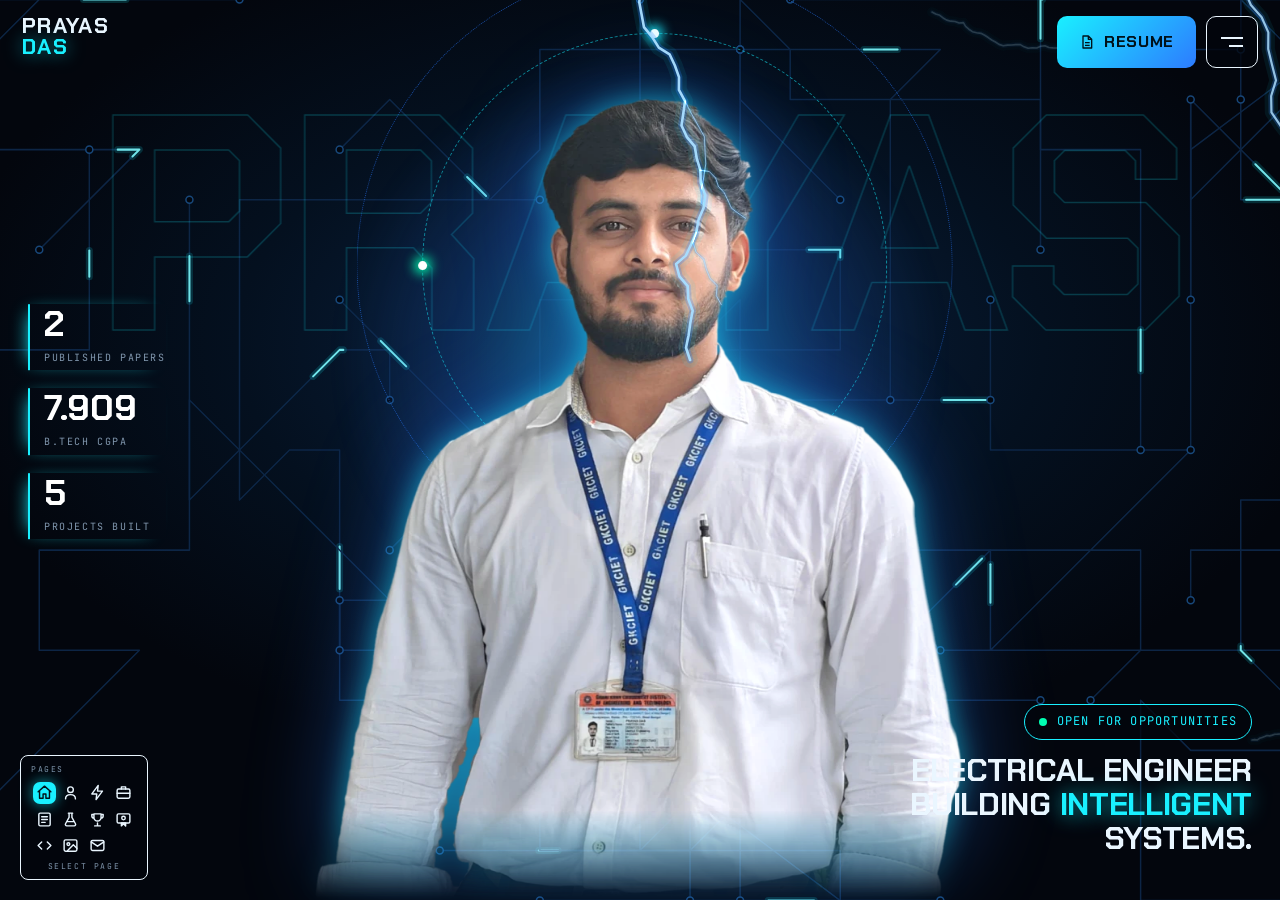
==== index.html @ e48ab3c1 "Add files via upload" ====
<!DOCTYPE html>
<html lang="en">
<head>
<meta charset="utf-8">
<meta name="viewport" content="width=device-width, initial-scale=1, viewport-fit=cover">
<title>Prayas Das | Electrical Engineer & Researcher</title>
<meta name="description" content="Prayas Das, B.Tech Electrical Engineering student at GKCIET, researcher and embedded systems enthusiast. Electric mobility, IoT, power electronics.">
<meta name="author" content="Prayas Das">
<meta property="og:title" content="Prayas Das | Electrical Engineer & Researcher">
<meta property="og:description" content="Prayas Das, B.Tech Electrical Engineering student at GKCIET, researcher and embedded systems enthusiast. Electric mobility, IoT, power electronics.">
<meta property="og:type" content="website">
<meta property="og:image" content="https://prayas.me/assets/og.jpg">
<meta property="og:url" content="https://prayas.me/">
<meta name="twitter:card" content="summary_large_image">
<link rel="icon" type="image/png" href="assets/favicon.png">
<link rel="apple-touch-icon" href="assets/favicon.png">
<meta name="theme-color" content="#03060d">
<link rel="canonical" href="https://prayas.me/">
<link rel="next" href="about.html">
<link rel="preconnect" href="https://fonts.googleapis.com">
<link rel="preconnect" href="https://fonts.gstatic.com" crossorigin>
<link href="https://fonts.googleapis.com/css2?family=Chakra+Petch:wght@500;600;700&family=Inter:wght@400;500;600&family=JetBrains+Mono:wght@400;500&display=swap" rel="stylesheet">
<link rel="stylesheet" href="assets/site.css">
<noscript><style>.reveal{opacity:1;transform:none}</style></noscript>
</head>
<body class="home" data-page="index">
<img class="circuit" src="assets/circuit.svg" alt="" aria-hidden="true">
<canvas id="fx" aria-hidden="true"></canvas>
<div class="prog" aria-hidden="true"><i></i></div>
<header class="top">
  <a class="brand" href="index.html" aria-label="Prayas Das, home"><span>Prayas</span><span>Das</span></a>
  <div class="top-r">
    <a class="resume" data-arc="ambient" href="assets/Prayas_Das_CV.pdf" target="_blank" rel="noopener"><svg viewBox="0 0 24 24" aria-hidden="true"><path d="M6 3h8l5 5v13H6zM14 3v5h5M9 13h7M9 17h7"/></svg>RESUME</a>
    <button class="menu-btn" id="menuBtn" aria-expanded="false" aria-controls="menu" aria-label="Menu"><i></i><i></i></button>
  </div>
</header>
<aside class="menu" id="menu" aria-hidden="true">
  <div class="menu-in">
    <p class="eyebrow">SELECT PAGE</p>
    <a class="menu-link" href="index.html"><span class="mn">01</span><span class="mt">Home</span><span class="ma">&rarr;</span></a>
<a class="menu-link" href="about.html"><span class="mn">02</span><span class="mt">About Me</span><span class="ma">&rarr;</span></a>
<a class="menu-link" href="skills.html"><span class="mn">03</span><span class="mt">Skills</span><span class="ma">&rarr;</span></a>
<a class="menu-link" href="experience.html"><span class="mn">04</span><span class="mt">Experience</span><span class="ma">&rarr;</span></a>
<a class="menu-link" href="projects.html"><span class="mn">05</span><span class="mt">Projects</span><span class="ma">&rarr;</span></a>
<a class="menu-link" href="research.html"><span class="mn">06</span><span class="mt">Research</span><span class="ma">&rarr;</span></a>
<a class="menu-link" href="honors.html"><span class="mn">07</span><span class="mt">Honors & Certifications</span><span class="ma">&rarr;</span></a>
<a class="menu-link" href="certificates.html"><span class="mn">08</span><span class="mt">Certificates</span><span class="ma">&rarr;</span></a>
<a class="menu-link" href="services.html"><span class="mn">09</span><span class="mt">Services</span><span class="ma">&rarr;</span></a>
<a class="menu-link" href="gallery.html"><span class="mn">10</span><span class="mt">Gallery</span><span class="ma">&rarr;</span></a>
<a class="menu-link" href="contact.html"><span class="mn">11</span><span class="mt">Contact</span><span class="ma">&rarr;</span></a>
    <div class="menu-foot">
      <a href="https://github.com/prayasee" target="_blank" rel="noopener">GitHub &nearr;</a>
      <a href="https://www.linkedin.com/in/prayas-das" target="_blank" rel="noopener">LinkedIn &nearr;</a>
      <a href="mailto:prayas629@gmail.com">Email &nearr;</a>
    </div>
  </div>
</aside>
<nav class="pn" data-arc aria-label="Pages"><span class="pn-t">PAGES</span><div class="pn-g"><a class="on" href="index.html" aria-label="Home" data-tip="Home"><svg viewBox="0 0 24 24" aria-hidden="true"><path d="M3 11l9-8 9 8M5 10v10h5v-6h4v6h5V10"/></svg></a><a href="about.html" aria-label="About Me" data-tip="About Me"><svg viewBox="0 0 24 24" aria-hidden="true"><circle cx="12" cy="8" r="4"/><path d="M5 21c0-4 3.1-6 7-6s7 2 7 6"/></svg></a><a href="skills.html" aria-label="Skills" data-tip="Skills"><svg viewBox="0 0 24 24" aria-hidden="true"><path d="M13 2L4 14h7l-1 8 9-12h-7z"/></svg></a><a href="experience.html" aria-label="Experience" data-tip="Experience"><svg viewBox="0 0 24 24" aria-hidden="true"><rect x="3" y="7" width="18" height="13" rx="2"/><path d="M9 7V4h6v3M3 13h18"/></svg></a><a href="projects.html" aria-label="Projects" data-tip="Projects"><svg viewBox="0 0 24 24" aria-hidden="true"><rect x="4" y="3" width="16" height="18" rx="2"/><path d="M8 8h8M8 12h8M8 16h5"/></svg></a><a href="research.html" aria-label="Research" data-tip="Research"><svg viewBox="0 0 24 24" aria-hidden="true"><path d="M9 3h6M10 3v6l-5 9a2 2 0 001.8 3h10.4A2 2 0 0019 18l-5-9V3M8 15h8"/></svg></a><a href="honors.html" aria-label="Honors & Certifications" data-tip="Honors & Certifications"><svg viewBox="0 0 24 24" aria-hidden="true"><path d="M8 21h8M12 17v4M7 4h10v5a5 5 0 01-10 0zM17 5h3v2a3 3 0 01-3 3M7 5H4v2a3 3 0 003 3"/></svg></a><a href="certificates.html" aria-label="Certificates" data-tip="Certificates"><svg viewBox="0 0 24 24" aria-hidden="true"><rect x="3" y="4" width="18" height="13" rx="2"/><circle cx="12" cy="10" r="2.5"/><path d="M9 21l3-3 3 3v-4H9z"/></svg></a><a href="services.html" aria-label="Services" data-tip="Services"><svg viewBox="0 0 24 24" aria-hidden="true"><path d="M8 7l-5 5 5 5M16 7l5 5-5 5"/></svg></a><a href="gallery.html" aria-label="Gallery" data-tip="Gallery"><svg viewBox="0 0 24 24" aria-hidden="true"><rect x="3" y="4" width="18" height="16" rx="2"/><circle cx="9" cy="10" r="2"/><path d="M21 16l-5-5-8 8"/></svg></a><a href="contact.html" aria-label="Contact" data-tip="Contact"><svg viewBox="0 0 24 24" aria-hidden="true"><rect x="3" y="5" width="18" height="14" rx="2"/><path d="M3 7l9 6 9-6"/></svg></a></div><span class="pn-b">SELECT PAGE</span></nav>
<main id="main">

<section class="hero2" id="hero">
  <div class="bg-word" aria-hidden="true">Prayas</div>
  <div class="aura" aria-hidden="true"></div>
  <div class="stagebox">
    <div class="stage" id="stage">
      <i class="ring r1" aria-hidden="true"><b></b><b></b><b></b></i><i class="ring r2" aria-hidden="true"><b></b></i>
      <img class="portrait" id="portrait" src="assets/portrait.webp" alt="Prayas Das, electrical engineering student" width="900" height="1046" draggable="false" fetchpriority="high">
      <canvas id="armor" aria-hidden="true"></canvas>
      <div class="lensbox" aria-hidden="true">
        <img class="scan" src="assets/portrait.webp" alt="" draggable="false">
        <img class="ghost" src="assets/portrait.webp" alt="" draggable="false">
      </div>
    </div>
  </div>
  <canvas id="bolts" aria-hidden="true"></canvas>
  <div class="flash" aria-hidden="true"></div>
  <div class="hero-stats">
    <div class="hs"><b data-count="2">0</b><span>Published papers</span></div>
    <div class="hs"><b>7.909</b><span>B.Tech CGPA</span></div>
    <div class="hs"><b data-count="5">0</b><span>Projects built</span></div>
  </div>
  <div class="hero-note">
    <p class="status" data-arc="ambient"><b></b> Open for opportunities</p>
    <h1>Electrical engineer building <em>intelligent</em> systems.</h1>
  </div>
  <div class="cur" id="cur" aria-hidden="true"><i></i></div>
</section>


</main>
<footer class="foot">
  <div>
    <p class="quote">&ldquo;Engineering is not about solving today&rsquo;s problems. It is about building tomorrow&rsquo;s possibilities.&rdquo;</p>
    <p class="muted">&copy; 2026 Prayas Das &middot; Made in West Bengal, India</p>
  </div>
  <div class="foot-links">
    <a href="https://github.com/prayasee" target="_blank" rel="noopener">GitHub &nearr;</a>
    <a href="https://www.linkedin.com/in/prayas-das" target="_blank" rel="noopener">LinkedIn &nearr;</a>
    <a href="mailto:prayas629@gmail.com">Email &nearr;</a>
  </div>
</footer>
<script src="assets/fx.js"></script>
<script src="assets/app.js"></script>
<script src="assets/nav.js"></script>
<script src="assets/hero.js"></script>
<script src="assets/armor.js"></script>
</body>
</html>
---- assets/site.css ----
/* Prayas Das portfolio: electric theme (navy + cyan / blue / teal, white text) */
:root{
  --bg:#03060d; --bg2:#060d19; --card:#08111f; --ink:#eaf6ff; --mut:#8197ae; --line:#13253d;
  --cy:#19f0ff; --bl:#2d7bff; --tl:#00ffb3; --sp:#ffe14a;
  --disp:'Chakra Petch',system-ui,sans-serif; --sans:'Inter',system-ui,sans-serif; --mono:'JetBrains Mono',ui-monospace,monospace;
  --r:14px;
}
*{box-sizing:border-box;margin:0;padding:0}
html{scroll-behavior:smooth;background:var(--bg)}
body{background:var(--bg);color:var(--ink);font-family:var(--sans);font-size:16px;line-height:1.65;-webkit-font-smoothing:antialiased;overflow-x:hidden;transition:opacity .26s ease}
body.leaving{opacity:0}
a{color:inherit;text-decoration:none}
img{max-width:100%;display:block}
button{font:inherit;color:inherit}
::selection{background:var(--cy);color:#000}
:focus-visible{outline:2px solid var(--cy);outline-offset:3px}
.circuit{position:fixed;inset:0;width:100%;height:100%;object-fit:cover;opacity:.55;pointer-events:none;z-index:0}
html.lite .circuit{display:none}
#fx{position:fixed;inset:0;width:100%;height:100%;pointer-events:none;z-index:80}
main,.foot{position:relative;z-index:1}
main{max-width:1180px;margin:0 auto;padding:0 24px}
.prog{position:fixed;left:0;top:0;right:0;height:3px;z-index:90;pointer-events:none}
.prog i{display:block;height:100%;transform-origin:0 50%;transform:scaleX(0);background:linear-gradient(90deg,var(--bl),var(--cy),#fff);box-shadow:0 0 12px var(--cy)}

/* ---------- top bar ---------- */
.top{position:fixed;inset:0 0 auto 0;z-index:60;display:flex;justify-content:space-between;align-items:flex-start;padding:16px 22px;pointer-events:none}
.top>*{pointer-events:auto}
.brand{font-family:var(--disp);font-weight:700;font-size:22px;line-height:.95;letter-spacing:.06em;text-transform:uppercase;display:grid}
.brand span:last-child{color:var(--cy);text-shadow:0 0 18px rgba(25,240,255,.6)}
.top-r{display:flex;gap:10px;align-items:center}
.resume{display:inline-flex;align-items:center;gap:9px;background:linear-gradient(135deg,var(--cy),var(--bl));color:#00121a;font-family:var(--disp);font-weight:700;font-size:16px;letter-spacing:.04em;padding:13px 22px;border-radius:10px;transition:transform .2s,box-shadow .2s;box-shadow:0 0 0 rgba(25,240,255,0)}
.resume svg{width:16px;height:16px;fill:none;stroke:currentColor;stroke-width:2;stroke-linejoin:round}
.resume:hover{transform:translateY(-2px);box-shadow:0 8px 30px rgba(25,240,255,.45)}
.menu-btn{width:52px;height:52px;border:1.5px solid var(--ink);border-radius:10px;background:rgba(3,6,13,.8);cursor:pointer;display:grid;place-content:center;gap:6px;transition:.2s}
.menu-btn i{display:block;height:2px;background:var(--ink);transition:.3s;width:22px}
.menu-btn i+i{width:14px;justify-self:end}
.menu-btn:hover{border-color:var(--cy);box-shadow:0 0 18px rgba(25,240,255,.4)}
.menu-btn[aria-expanded=true] i:first-child{transform:translateY(4px) rotate(45deg)}
.menu-btn[aria-expanded=true] i+i{transform:translateY(-4px) rotate(-45deg);width:22px;justify-self:auto}

/* ---------- overlay menu ---------- */
.menu{position:fixed;inset:0;z-index:55;background:rgba(3,6,13,.96);backdrop-filter:blur(10px);display:flex;align-items:center;justify-content:center;opacity:0;visibility:hidden;transition:.3s}
.menu.open{opacity:1;visibility:visible}
.menu-in{width:min(860px,92vw);padding-top:44px}
.menu-link{display:grid;grid-template-columns:64px 1fr 40px;align-items:center;padding:9px 4px;border-bottom:1px solid var(--line);transition:.25s}
.menu-link .mt{font-family:var(--disp);font-weight:600;font-size:clamp(24px,4.2vw,42px);line-height:1.1;transition:.25s}
.mn{font-family:var(--mono);color:var(--cy);font-size:12px}
.ma{opacity:0;transform:translateX(-10px);transition:.25s;text-align:right;font-size:22px;color:var(--cy)}
.menu-link:hover,.menu-link.cur{padding-left:14px;background:linear-gradient(90deg,rgba(25,240,255,.16),transparent 62%)}
.menu-link:hover .ma,.menu-link.cur .ma{opacity:1;transform:none}
.menu-link:hover .mt,.menu-link.cur .mt{color:var(--cy)}
.menu-foot{display:flex;gap:24px;margin-top:22px;font-family:var(--mono);font-size:12px;color:var(--mut)}
.menu-foot a:hover{color:var(--cy)}
.eyebrow{font-family:var(--mono);font-size:12px;letter-spacing:.22em;color:var(--cy);text-transform:uppercase;margin-bottom:16px}

/* ---------- page selector ---------- */
.pn{position:fixed;left:20px;bottom:20px;z-index:50;width:128px;padding:26px 12px 22px;border:1.5px solid var(--ink);border-radius:8px;background:rgba(3,6,13,.88);backdrop-filter:blur(6px)}
.pn-t,.pn-b{position:absolute;font-family:var(--mono);font-size:8px;letter-spacing:.2em;color:var(--mut)}
.pn-t{top:7px;left:10px}.pn-b{bottom:6px;left:50%;transform:translateX(-50%);white-space:nowrap}
.pn-g{display:grid;grid-template-columns:repeat(4,1fr);gap:4px}
.pn a{position:relative;width:100%;aspect-ratio:1;display:grid;place-items:center;border-radius:7px;transition:.2s}
.pn svg{width:17px;height:17px;fill:none;stroke:var(--ink);stroke-width:2;stroke-linecap:round;stroke-linejoin:round;transition:.2s}
.pn a:hover{background:rgba(25,240,255,.18)}
.pn a:hover svg{stroke:var(--cy)}
.pn a.on{background:var(--cy);box-shadow:0 0 14px rgba(25,240,255,.6)}
.pn a.on svg{stroke:#00121a}
.pn a::after{content:attr(data-tip);position:absolute;left:calc(100% + 14px);top:50%;transform:translateY(-50%) translateX(-4px);background:var(--cy);color:#00121a;font-family:var(--mono);font-size:11px;font-weight:500;padding:5px 9px;border-radius:6px;white-space:nowrap;opacity:0;pointer-events:none;transition:.2s}
.pn a:hover::after{opacity:1;transform:translateY(-50%)}

/* ---------- buttons ---------- */
.btn,.btn-ghost{position:relative;overflow:hidden;display:inline-flex;align-items:center;gap:8px;font-family:var(--disp);font-weight:700;font-size:15px;letter-spacing:.04em;padding:13px 22px;border-radius:10px;transition:.2s;cursor:pointer;border:1.5px solid var(--ink);color:var(--ink);background:transparent}
.btn{background:linear-gradient(135deg,var(--cy),var(--bl));border-color:transparent;color:#00121a}
.btn::after{content:"";position:absolute;inset:0;background:linear-gradient(105deg,transparent 35%,rgba(255,255,255,.55) 50%,transparent 65%);transform:translateX(-120%);transition:transform .6s}
.btn:hover::after{transform:translateX(120%)}
.btn:hover{transform:translateY(-2px);box-shadow:0 8px 28px rgba(25,240,255,.4)}
.btn-ghost:hover{border-color:var(--cy);color:var(--cy);box-shadow:0 0 20px rgba(25,240,255,.25)}
.cta{display:flex;flex-wrap:wrap;gap:12px;margin-top:30px}

/* ============ HOME ============ */
body.home{overflow:hidden;height:100svh;background:radial-gradient(ellipse 70% 60% at 50% 38%,#0a2344 0%,#04101f 45%,#03060d 78%)}
body.home .circuit{opacity:.9}
body.home main{max-width:none;padding:0}
body.home .foot{display:none}
.hero2{position:relative;height:100svh;overflow:hidden}
.bg-word{position:absolute;left:50%;top:8%;transform:translateX(-50%);font-family:var(--disp);font-weight:700;font-size:clamp(120px,24vw,400px);line-height:1;letter-spacing:-.02em;color:transparent;-webkit-text-stroke:1.5px rgba(25,240,255,.2);white-space:nowrap;pointer-events:none;z-index:0;will-change:transform;text-transform:uppercase}
.aura{position:absolute;left:50%;top:26%;width:min(70vmin,720px);aspect-ratio:1;transform:translate(-50%,-30%);border-radius:50%;background:radial-gradient(circle,rgba(25,240,255,.34),rgba(45,123,255,.18) 40%,transparent 68%);filter:blur(10px);animation:breathe 4.5s ease-in-out infinite;z-index:1;pointer-events:none}
@keyframes breathe{50%{opacity:.6;transform:translate(-50%,-30%) scale(1.07)}}
.stagebox{position:absolute;bottom:0;left:50%;height:min(94svh,1040px);aspect-ratio:900/1046;transform:translateX(-50%);z-index:2}
.stage{position:relative;width:100%;height:100%;will-change:transform}
.stage.jolt{animation:jolt .24s linear}
@keyframes jolt{0%,100%{translate:0 0}20%{translate:-4px 2px}40%{translate:4px -2px}60%{translate:-3px -1px}80%{translate:2px 2px}}
.ring{position:absolute;left:52%;top:25%;aspect-ratio:1;border-radius:50%;pointer-events:none;translate:-50% -50%}
.ring.r1{width:64%;border:1.5px dashed rgba(25,240,255,.55);animation:spin 40s linear infinite}
.ring.r2{width:82%;border:1.5px dotted rgba(45,123,255,.6);animation:spin 64s linear infinite reverse}
.ring b{position:absolute;width:9px;height:9px;border-radius:50%;background:#fff;box-shadow:0 0 12px 4px var(--cy);top:-4.5px;left:calc(50% - 4.5px)}
.ring b:nth-child(2){top:auto;bottom:-4.5px;box-shadow:0 0 12px 4px var(--bl)}
.ring b:nth-child(3){top:calc(50% - 4.5px);left:-4.5px;box-shadow:0 0 12px 4px var(--tl)}
@keyframes spin{to{rotate:360deg}}
.portrait{position:absolute;inset:0;width:100%;height:100%;object-fit:contain;user-select:none;-webkit-user-drag:none;
  filter:contrast(1.06) saturate(1.05) drop-shadow(0 0 14px rgba(25,240,255,.55)) drop-shadow(0 0 46px rgba(45,123,255,.45));
  animation:rise .9s ease both}
@keyframes rise{from{opacity:0;transform:translateY(40px)}to{opacity:1;transform:none}}
.lensbox{position:absolute;inset:0;opacity:0;transition:opacity .22s;pointer-events:none;
  -webkit-mask-image:radial-gradient(circle 120px at var(--mx,50%) var(--my,30%),#000 0,#000 60%,transparent 100%);
          mask-image:radial-gradient(circle 120px at var(--mx,50%) var(--my,30%),#000 0,#000 60%,transparent 100%)}
.stage.on .lensbox{opacity:1}
.lensbox img{position:absolute;inset:0;width:100%;height:100%;object-fit:contain}
.lensbox .scan{filter:grayscale(1) sepia(1) hue-rotate(150deg) saturate(7) contrast(1.35) brightness(1.15)}
.lensbox .ghost{filter:grayscale(1) sepia(1) hue-rotate(95deg) saturate(9) contrast(1.2);mix-blend-mode:screen;opacity:.75;transform:translate(var(--gx,0px),var(--gy,0px))}
.lensbox::after{content:"";position:absolute;inset:0;background:repeating-linear-gradient(0deg,rgba(0,8,20,.34) 0 1px,transparent 1px 4px);mix-blend-mode:multiply}
#bolts{position:absolute;inset:0;width:100%;height:100%;z-index:4;pointer-events:none}
.flash{position:absolute;inset:0;z-index:4;background:radial-gradient(circle at 50% 28%,rgba(190,250,255,.5),transparent 60%);opacity:0;pointer-events:none;transition:opacity .35s}
.flash.on{opacity:1;transition:none}
.hero-note{position:absolute;right:28px;bottom:34px;max-width:380px;text-align:right;z-index:5}
.hero-note h1{font-family:var(--disp);font-weight:700;font-size:clamp(26px,2.5vw,38px);line-height:1.06;letter-spacing:-.01em;margin:14px 0 10px;text-transform:uppercase}
.hero-note h1 em{font-style:normal;color:var(--cy);text-shadow:0 0 22px rgba(25,240,255,.7)}
.role{font-family:var(--mono);font-size:12px;letter-spacing:.14em;text-transform:uppercase;color:var(--mut);min-height:1.6em}
.role span{display:inline-block;color:var(--tl);transition:opacity .3s,transform .3s}
.role span.out{opacity:0;transform:translateY(8px)}
.status{display:inline-flex;align-items:center;gap:10px;font-family:var(--mono);font-size:12px;letter-spacing:.1em;text-transform:uppercase;border:1.5px solid var(--cy);border-radius:999px;padding:7px 14px;background:rgba(3,6,13,.75);color:var(--cy)}
.status b{width:8px;height:8px;border-radius:50%;background:var(--tl);animation:pulse 2s infinite}
@keyframes pulse{0%{box-shadow:0 0 0 0 rgba(0,255,179,.7)}70%{box-shadow:0 0 0 9px rgba(0,255,179,0)}100%{box-shadow:0 0 0 0 rgba(0,255,179,0)}}
.hero-stats{position:absolute;left:28px;top:50%;transform:translateY(-62%);display:grid;gap:18px;z-index:5}
.hs{border-left:2px solid var(--cy);padding:2px 0 2px 14px;box-shadow:-8px 0 18px -10px var(--cy)}
.hs b{display:block;font-family:var(--disp);font-size:36px;line-height:1;color:#fff}
.hs span{font-family:var(--mono);font-size:10px;letter-spacing:.16em;text-transform:uppercase;color:var(--mut)}
.hint{position:absolute;left:50%;top:26px;transform:translateX(-50%);z-index:5;font-family:var(--mono);font-size:11px;letter-spacing:.2em;text-transform:uppercase;color:var(--mut);white-space:nowrap}
.hint b{color:var(--cy)}
.cur{position:fixed;left:0;top:0;width:34px;height:34px;border:1.5px solid var(--cy);border-radius:50%;z-index:95;pointer-events:none;opacity:0;transition:width .26s,height .26s,background .26s,opacity .25s,border-color .26s;display:grid;place-items:center}
.cur i{width:5px;height:5px;border-radius:50%;background:var(--cy);box-shadow:0 0 10px var(--cy)}
.cur.show{opacity:1}
.cur.scan{width:240px;height:240px;border-color:var(--cy);background:rgba(25,240,255,.05)}
.cur::after{content:"SHOCK";position:absolute;bottom:-22px;font-family:var(--mono);font-size:10px;letter-spacing:.3em;color:var(--cy);opacity:0;transition:.2s}
.cur.scan::after{opacity:1}
@media (pointer:fine){body.home .stagebox{cursor:none}}

/* ============ CONTENT PAGES ============ */
h1,h2,h3{line-height:1.1}
.block{padding:52px 0}
.reveal{opacity:0;transform:translateY(24px);transition:opacity .7s ease,transform .7s ease}
.reveal.in{opacity:1;transform:none}
.pagehead{padding:150px 0 0}
.pagehead h1{font-family:var(--disp);font-weight:700;font-size:clamp(42px,7.4vw,108px);letter-spacing:-.02em;line-height:.98;background:linear-gradient(95deg,#fff 30%,#8defff 75%,var(--cy));-webkit-background-clip:text;background-clip:text;color:transparent}
.pagehead::after{content:"";display:block;height:2px;margin-top:38px;background:linear-gradient(90deg,transparent,var(--bl),var(--cy),#fff,var(--cy),var(--bl),transparent);background-size:200% 100%;animation:flow 3.2s linear infinite;box-shadow:0 0 14px rgba(25,240,255,.6)}
@keyframes flow{to{background-position:-200% 0}}
.sub{margin-top:20px;max-width:640px;color:#b3c6da;font-size:18px}
.muted{color:var(--mut)}.small{font-size:13px}
.grid{display:grid;gap:16px}.g2{grid-template-columns:repeat(2,1fr)}.g3{grid-template-columns:repeat(3,1fr)}
@property --a{syntax:'<angle>';initial-value:0deg;inherits:false}
@keyframes orbit{to{--a:360deg}}
.card{background:linear-gradient(160deg,#0a1626,var(--card));border:1px solid var(--line);border-radius:var(--r);padding:26px;transition:transform .25s,box-shadow .25s,border-color .25s;position:relative}
.card::before{content:"";position:absolute;inset:-1px;border-radius:inherit;padding:1.5px;background:conic-gradient(from var(--a),transparent 0 62%,var(--bl) 80%,var(--cy) 90%,#fff 96%,transparent);-webkit-mask:linear-gradient(#000 0 0) content-box,linear-gradient(#000 0 0);-webkit-mask-composite:xor;mask-composite:exclude;opacity:0;transition:opacity .3s;animation:orbit 2.4s linear infinite;animation-play-state:paused;pointer-events:none}
.card:hover{transform:translateY(-4px);box-shadow:0 14px 40px -12px rgba(25,240,255,.35)}
.card:hover::before{opacity:1;animation-play-state:running}
.card h3{font-family:var(--disp);font-size:21px;font-weight:600;margin-bottom:8px}
.card p,.card li{color:#aebfd2;font-size:15px}
.card small{font-family:var(--mono);color:var(--cy);font-size:12px;display:block;margin-bottom:10px}
.card .mn{position:absolute;right:22px;top:22px}
.list{list-style:none;margin-top:12px}
.list li{padding:8px 0;border-top:1px solid var(--line)}
.list li::before{content:"\2192";margin-right:10px;color:var(--cy)}
.tags{display:flex;flex-wrap:wrap;gap:8px;margin:16px 0 4px}
.tags span,.chip{font-family:var(--mono);font-size:12px;border:1px solid var(--line);border-radius:999px;padding:5px 12px;background:var(--card);color:#d4e4f3;transition:.2s}
.tags span:hover{border-color:var(--cy);color:var(--cy);box-shadow:0 0 14px rgba(25,240,255,.25)}
.chip{display:inline-block;margin-top:14px;background:rgba(25,240,255,.1);border-color:rgba(25,240,255,.5);color:var(--cy)}
.chip.ok{background:rgba(0,255,179,.1);border-color:rgba(0,255,179,.5);color:var(--tl);margin:0 0 14px}
.link{display:inline-block;margin-top:14px;font-family:var(--mono);font-size:13px;border-bottom:2px solid var(--cy);font-weight:500;transition:.2s}
.link:hover{background:var(--cy);color:#00121a}
.two{display:grid;grid-template-columns:.85fr 1.15fr;gap:48px;align-items:start;padding:52px 0}
.photo{border-radius:18px;border:1.5px solid var(--cy);width:100%;height:auto;box-shadow:0 0 0 6px rgba(25,240,255,.08),0 20px 60px -10px rgba(45,123,255,.5)}
.prose p{margin-bottom:18px;color:#cfdeed;font-size:17px}
.prose b{color:#fff;background:linear-gradient(transparent 62%,rgba(25,240,255,.3) 62%)}
.three{display:grid;grid-template-columns:repeat(3,1fr);gap:14px;margin:24px 0 8px}
.three img{border-radius:14px;border:1px solid var(--line);aspect-ratio:3/4;object-fit:cover;width:100%;transition:.4s}
.three img:hover{border-color:var(--cy);transform:translateY(-4px);box-shadow:0 16px 40px -12px rgba(25,240,255,.4)}
.wide{margin:22px 0 0}
.wide img{border-radius:16px;border:1px solid var(--line);width:100%;height:auto}
.wide figcaption{font-family:var(--mono);font-size:12px;color:var(--mut);margin-top:8px;letter-spacing:.06em}
.tl,.row{display:grid;grid-template-columns:170px 1fr;gap:24px;padding:22px 0;border-bottom:1px solid var(--line)}
.when{font-family:var(--mono);font-size:13px;letter-spacing:.04em;color:var(--cy);font-weight:500}
.tl h3,.row h3{font-family:var(--disp);font-size:22px;font-weight:600;margin-bottom:6px}
.tl p,.row p{color:#aebfd2}
.row a{border-bottom:1.5px solid var(--cy)}.row a:hover{background:var(--cy);color:#00121a}
.proj{display:grid;grid-template-columns:90px 1fr;gap:20px;padding:34px 0;border-bottom:1px solid var(--line)}
.proj-n{font-family:var(--disp);font-weight:700;font-size:62px;color:transparent;-webkit-text-stroke:1.5px var(--line);line-height:1;transition:.3s}
.proj:hover .proj-n{-webkit-text-stroke-color:var(--cy);text-shadow:0 0 26px rgba(25,240,255,.5)}
.proj small{font-family:var(--mono);color:var(--tl);font-size:12px;letter-spacing:.1em;text-transform:uppercase}
.proj h3{font-family:var(--disp);font-weight:700;font-size:clamp(26px,3.6vw,40px);margin:8px 0 14px}
.proj p{color:#aebfd2;max-width:760px;margin-bottom:8px}.proj p b{color:#fff}
.paper{border:1px solid var(--line);background:linear-gradient(160deg,#0a1626,var(--card));border-radius:18px;padding:34px;margin-bottom:22px;position:relative;transition:border-color .3s,box-shadow .3s}
.paper:hover{border-color:rgba(25,240,255,.6);box-shadow:0 18px 50px -16px rgba(25,240,255,.35)}
.paper h2{font-family:var(--disp);font-weight:600;font-size:clamp(22px,2.8vw,32px);line-height:1.2;margin-bottom:20px}
.paper dl{display:grid;grid-template-columns:120px 1fr;gap:8px 18px;margin-bottom:18px;font-size:15px}
.paper dt{font-family:var(--mono);color:var(--mut);font-size:12px;text-transform:uppercase;letter-spacing:.08em;padding-top:3px}
.paper p{color:#aebfd2}
.form{display:grid;gap:16px}
.form label{display:grid;gap:6px;font-family:var(--mono);font-size:12px;letter-spacing:.08em;color:var(--mut);text-transform:uppercase}
.form input,.form textarea{background:var(--card);border:1px solid var(--line);border-radius:10px;padding:13px 14px;color:var(--ink);font:16px var(--sans);outline:none;transition:.2s}
.form input:focus,.form textarea:focus{border-color:var(--cy);box-shadow:0 0 0 3px rgba(25,240,255,.18),0 0 24px rgba(25,240,255,.25)}
.form button{justify-self:start}
.pager{display:grid;grid-template-columns:1fr 1fr;gap:18px;padding:52px 0 80px}
.pager a{border:1px solid var(--line);border-radius:var(--r);padding:24px;display:grid;gap:6px;transition:.25s;background:var(--card)}
.pager a:hover{border-color:var(--cy);transform:translateY(-3px);box-shadow:0 14px 40px -12px rgba(25,240,255,.35)}
.pager small{font-family:var(--mono);color:var(--mut);font-size:12px;letter-spacing:.1em;text-transform:uppercase}
.pager span{font-family:var(--disp);font-weight:600;font-size:28px}
.pager .r{text-align:right}
.foot{border-top:1px solid var(--line);padding:36px 24px 110px;display:flex;justify-content:space-between;gap:24px;flex-wrap:wrap;max-width:1180px;margin:0 auto}
.quote{font-family:var(--disp);font-size:20px;max-width:540px;margin-bottom:10px;line-height:1.25}
.foot-links{display:flex;gap:22px;font-family:var(--mono);font-size:12px;color:var(--mut);align-items:flex-start}
.foot-links a:hover{color:var(--cy)}

/* ---------- gallery ---------- */
.filters{display:flex;flex-wrap:wrap;gap:10px;padding:34px 0 8px}
.fchip{border:1px solid var(--line);background:var(--card);border-radius:999px;padding:8px 18px;font-family:var(--mono);font-size:12px;letter-spacing:.08em;text-transform:uppercase;cursor:pointer;transition:.2s}
.fchip:hover{border-color:var(--cy);color:var(--cy)}
.fchip.on{background:var(--cy);border-color:var(--cy);color:#00121a;box-shadow:0 0 18px rgba(25,240,255,.5)}
.masonry{columns:3 280px;column-gap:16px;padding:18px 0 10px}
.g-item{position:relative;display:block;break-inside:avoid;margin:0 0 16px;border-radius:14px;overflow:hidden;border:1px solid var(--line);background:var(--card);cursor:zoom-in;transition:border-color .25s,box-shadow .25s}
.g-item[hidden]{display:none}
.g-item img{width:100%;height:auto;transition:transform .7s ease}
.g-item:hover{border-color:var(--cy);box-shadow:0 16px 44px -14px rgba(25,240,255,.5)}
.g-item:hover img{transform:scale(1.05)}
.g-item::after{content:attr(data-cap);position:absolute;left:0;right:0;bottom:0;padding:34px 14px 12px;font-family:var(--mono);font-size:12px;letter-spacing:.08em;background:linear-gradient(transparent,rgba(3,6,13,.92));transform:translateY(100%);transition:transform .3s}
.g-item:hover::after{transform:none}
.lb{position:fixed;inset:0;z-index:120;background:rgba(2,5,11,.95);display:grid;place-items:center;opacity:0;transition:opacity .28s}
.lb[hidden]{display:none}
.lb.on{opacity:1}
.lb-box{display:grid;justify-items:center;gap:12px;padding:20px}
.lb-box img{max-width:92vw;max-height:80svh;width:auto;height:auto;border-radius:12px;border:1px solid var(--cy);box-shadow:0 0 70px rgba(25,240,255,.28)}
.lb-c{font-family:var(--mono);font-size:12px;letter-spacing:.1em;color:var(--mut)}
.lb button{position:absolute;background:rgba(3,6,13,.8);border:1px solid var(--line);color:var(--ink);width:48px;height:48px;border-radius:50%;font-size:26px;cursor:pointer;transition:.2s;line-height:1}
.lb button:hover{border-color:var(--cy);color:var(--cy);box-shadow:0 0 20px rgba(25,240,255,.4)}
.lb-x{top:18px;right:18px}.lb-p{left:18px;top:50%}.lb-n{right:18px;top:50%}

/* ---------- 404 ---------- */
.nf{min-height:100svh;display:grid;place-content:center;text-align:center;gap:18px}
.nf h1{font-family:var(--disp);font-size:clamp(90px,22vw,260px);line-height:.9;color:transparent;-webkit-text-stroke:2px var(--cy);text-shadow:0 0 40px rgba(25,240,255,.45)}

/* ---------- responsive ---------- */
@media(max-width:1100px){.hero-stats{display:none}}
@media(max-width:860px){
  .brand{font-size:18px}
  .resume{padding:11px 14px;font-size:14px}.menu-btn{width:44px;height:44px}
  .stagebox{height:68svh;bottom:58px}
  .hero-note{left:20px;right:20px;top:84px;bottom:auto;text-align:left;max-width:none}
  .hero-note h1{font-size:26px}
  .hint{display:none}
  .pn{left:0;right:0;bottom:0;width:auto;border-radius:0;border-width:1.5px 0 0;padding:8px 8px calc(8px + env(safe-area-inset-bottom))}
  .pn-t,.pn-b{display:none}
  .pn-g{grid-template-columns:repeat(10,1fr);gap:2px}
  .pn svg{width:16px;height:16px}
  .pn a::after{display:none}
  .foot{padding-bottom:90px}
  .g2,.g3,.two{grid-template-columns:1fr}
  .tl,.row{grid-template-columns:1fr;gap:6px}
  .proj{grid-template-columns:1fr}.proj-n{font-size:40px}
  .three{grid-template-columns:1fr 1fr}
  .paper dl{grid-template-columns:1fr}
  .pager{grid-template-columns:1fr}
  .masonry{columns:2 150px}
  .lb-p,.lb-n{top:auto;bottom:18px}
}
@media(prefers-reduced-motion:reduce){*{animation:none!important;transition:none!important}.reveal{opacity:1;transform:none}.circuit{display:none}}

/* 3D relief portrait */
#relief{position:absolute;inset:0;width:100%;height:100%;opacity:0;touch-action:pan-y;cursor:grab;z-index:2;
  filter:drop-shadow(0 0 14px rgba(25,240,255,.55)) drop-shadow(0 0 46px rgba(45,123,255,.45));transition:opacity .5s}
#relief.on{opacity:1}#relief.grab{cursor:grabbing}
.portrait.hide{opacity:0!important;animation:none}
body.home .stagebox{cursor:grab}
.drag-tip{position:absolute;left:50%;bottom:92px;transform:translateX(-50%);z-index:5;font-family:var(--mono);font-size:11px;letter-spacing:.12em;text-transform:uppercase;color:var(--cy);border:1px solid rgba(25,240,255,.35);padding:5px 12px;border-radius:999px;background:rgba(3,6,13,.55);pointer-events:none;white-space:nowrap}
.lensbox{z-index:3}

/* professional gallery */
.gallery{padding:8px 0 20px}.g-group[hidden],.g-item[hidden]{display:none}
.g-head{margin:34px 0 18px;padding-left:14px;border-left:3px solid var(--cy)}
.g-head h2{font-family:var(--disp);font-size:clamp(22px,3vw,30px);margin:0 0 4px}
.g-head p{margin:0;color:var(--mut);max-width:60ch}
.g-grid{display:grid;grid-template-columns:repeat(auto-fill,minmax(260px,1fr));gap:20px}
.g-item{margin:0;border:1px solid var(--line);border-radius:14px;background:var(--card);overflow:hidden;transition:border-color .25s,box-shadow .25s,transform .25s}
.g-item:hover{border-color:var(--cy);box-shadow:0 16px 44px -14px rgba(25,240,255,.5);transform:translateY(-3px)}
.g-item a{position:relative;display:block;aspect-ratio:4/5;overflow:hidden;cursor:zoom-in}
.g-item a img{width:100%;height:100%;object-fit:cover;object-position:50% 25%;transition:transform .7s ease}
.g-item:hover a img{transform:scale(1.05)}
.g-no{position:absolute;left:12px;top:10px;font-family:var(--mono);font-size:11px;letter-spacing:.12em;color:var(--cy);background:rgba(3,6,13,.7);padding:3px 8px;border-radius:6px}
.g-item figcaption{padding:14px 16px 16px;display:grid;gap:5px}
.g-item figcaption b{font-family:var(--disp);font-size:16px}
.g-item figcaption span{color:var(--mut);font-size:13.5px;line-height:1.5}
.lb-t{margin:0;font-family:var(--disp);font-size:17px;color:#fff;text-align:center}
.lb-box .lb-c{max-width:60ch;text-align:center;letter-spacing:.02em;font-size:13px;text-transform:none}
@media (max-width:640px){.g-grid{grid-template-columns:1fr 1fr;gap:12px}.g-item figcaption{padding:10px 12px 12px}.g-item figcaption span{font-size:12.5px}}

.cert-grid{grid-template-columns:repeat(auto-fill,minmax(340px,1fr))}
.g-item.cert a{aspect-ratio:4/3;background:#fff}
.g-item.cert a img{object-fit:contain;object-position:center}
.g-item.cert figcaption span{font-size:14px}
@media (max-width:640px){.cert-grid{grid-template-columns:1fr}}
/* power-suit overlay, no rotating relief, no x-ray lens */
#armor{position:absolute;inset:0;width:100%;height:100%;pointer-events:none;z-index:3;filter:drop-shadow(0 0 10px rgba(25,240,255,.85)) drop-shadow(0 0 26px rgba(45,123,255,.55))}
.lensbox{display:none!important}
body.home .stagebox{cursor:default}
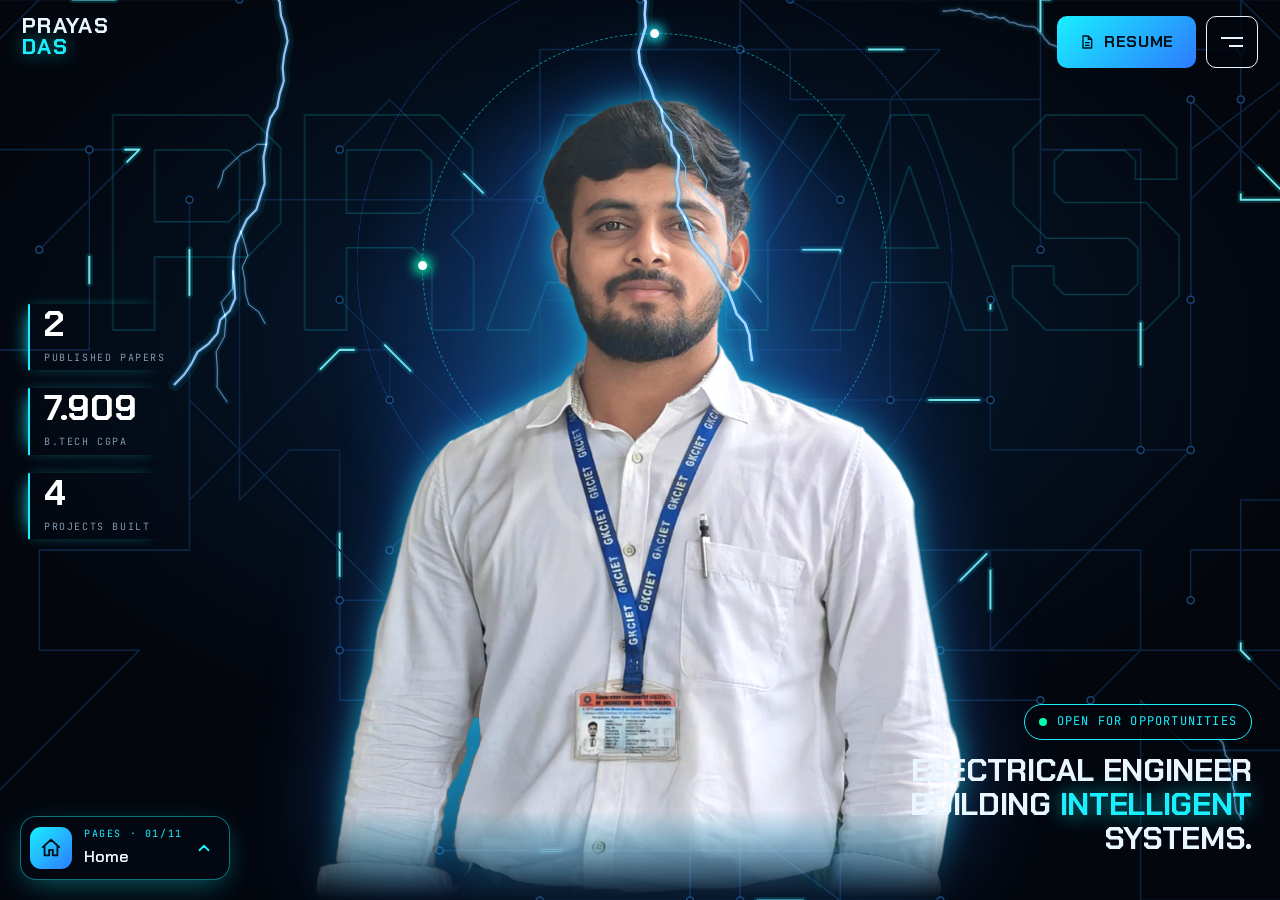
==== commit e4142dde: "Add files via upload" ====
--- a/index.html
+++ b/index.html
@@ -55,7 +55,7 @@
     </div>
   </div>
 </aside>
-<nav class="pn" data-arc aria-label="Pages"><span class="pn-t">PAGES</span><div class="pn-g"><a class="on" href="index.html" aria-label="Home" data-tip="Home"><svg viewBox="0 0 24 24" aria-hidden="true"><path d="M3 11l9-8 9 8M5 10v10h5v-6h4v6h5V10"/></svg></a><a href="about.html" aria-label="About Me" data-tip="About Me"><svg viewBox="0 0 24 24" aria-hidden="true"><circle cx="12" cy="8" r="4"/><path d="M5 21c0-4 3.1-6 7-6s7 2 7 6"/></svg></a><a href="skills.html" aria-label="Skills" data-tip="Skills"><svg viewBox="0 0 24 24" aria-hidden="true"><path d="M13 2L4 14h7l-1 8 9-12h-7z"/></svg></a><a href="experience.html" aria-label="Experience" data-tip="Experience"><svg viewBox="0 0 24 24" aria-hidden="true"><rect x="3" y="7" width="18" height="13" rx="2"/><path d="M9 7V4h6v3M3 13h18"/></svg></a><a href="projects.html" aria-label="Projects" data-tip="Projects"><svg viewBox="0 0 24 24" aria-hidden="true"><rect x="4" y="3" width="16" height="18" rx="2"/><path d="M8 8h8M8 12h8M8 16h5"/></svg></a><a href="research.html" aria-label="Research" data-tip="Research"><svg viewBox="0 0 24 24" aria-hidden="true"><path d="M9 3h6M10 3v6l-5 9a2 2 0 001.8 3h10.4A2 2 0 0019 18l-5-9V3M8 15h8"/></svg></a><a href="honors.html" aria-label="Honors & Certifications" data-tip="Honors & Certifications"><svg viewBox="0 0 24 24" aria-hidden="true"><path d="M8 21h8M12 17v4M7 4h10v5a5 5 0 01-10 0zM17 5h3v2a3 3 0 01-3 3M7 5H4v2a3 3 0 003 3"/></svg></a><a href="certificates.html" aria-label="Certificates" data-tip="Certificates"><svg viewBox="0 0 24 24" aria-hidden="true"><rect x="3" y="4" width="18" height="13" rx="2"/><circle cx="12" cy="10" r="2.5"/><path d="M9 21l3-3 3 3v-4H9z"/></svg></a><a href="services.html" aria-label="Services" data-tip="Services"><svg viewBox="0 0 24 24" aria-hidden="true"><path d="M8 7l-5 5 5 5M16 7l5 5-5 5"/></svg></a><a href="gallery.html" aria-label="Gallery" data-tip="Gallery"><svg viewBox="0 0 24 24" aria-hidden="true"><rect x="3" y="4" width="18" height="16" rx="2"/><circle cx="9" cy="10" r="2"/><path d="M21 16l-5-5-8 8"/></svg></a><a href="contact.html" aria-label="Contact" data-tip="Contact"><svg viewBox="0 0 24 24" aria-hidden="true"><rect x="3" y="5" width="18" height="14" rx="2"/><path d="M3 7l9 6 9-6"/></svg></a></div><span class="pn-b">SELECT PAGE</span></nav>
+<nav class="pn" data-arc aria-label="Pages"><button class="pn-btn" type="button" aria-expanded="false" aria-controls="pnPanel"><span class="pn-ico"><svg viewBox="0 0 24 24" aria-hidden="true"><path d="M3 11l9-8 9 8M5 10v10h5v-6h4v6h5V10"/></svg></span><span class="pn-cur"><small>PAGES &middot; 01/11</small><b>Home</b></span><svg class="pn-chev" viewBox="0 0 24 24" aria-hidden="true"><path d="M6 15l6-6 6 6"/></svg></button><div class="pn-panel" id="pnPanel"><p class="pn-head">GO TO PAGE</p><div class="pn-g"><a class="on" aria-current="page" href="index.html"><svg viewBox="0 0 24 24" aria-hidden="true"><path d="M3 11l9-8 9 8M5 10v10h5v-6h4v6h5V10"/></svg><span>Home</span></a><a href="about.html"><svg viewBox="0 0 24 24" aria-hidden="true"><circle cx="12" cy="8" r="4"/><path d="M5 21c0-4 3.1-6 7-6s7 2 7 6"/></svg><span>About Me</span></a><a href="skills.html"><svg viewBox="0 0 24 24" aria-hidden="true"><path d="M13 2L4 14h7l-1 8 9-12h-7z"/></svg><span>Skills</span></a><a href="experience.html"><svg viewBox="0 0 24 24" aria-hidden="true"><rect x="3" y="7" width="18" height="13" rx="2"/><path d="M9 7V4h6v3M3 13h18"/></svg><span>Experience</span></a><a href="projects.html"><svg viewBox="0 0 24 24" aria-hidden="true"><rect x="4" y="3" width="16" height="18" rx="2"/><path d="M8 8h8M8 12h8M8 16h5"/></svg><span>Projects</span></a><a href="research.html"><svg viewBox="0 0 24 24" aria-hidden="true"><path d="M9 3h6M10 3v6l-5 9a2 2 0 001.8 3h10.4A2 2 0 0019 18l-5-9V3M8 15h8"/></svg><span>Research</span></a><a href="honors.html"><svg viewBox="0 0 24 24" aria-hidden="true"><path d="M8 21h8M12 17v4M7 4h10v5a5 5 0 01-10 0zM17 5h3v2a3 3 0 01-3 3M7 5H4v2a3 3 0 003 3"/></svg><span>Honors</span></a><a href="certificates.html"><svg viewBox="0 0 24 24" aria-hidden="true"><rect x="3" y="4" width="18" height="13" rx="2"/><circle cx="12" cy="10" r="2.5"/><path d="M9 21l3-3 3 3v-4H9z"/></svg><span>Certificates</span></a><a href="services.html"><svg viewBox="0 0 24 24" aria-hidden="true"><path d="M8 7l-5 5 5 5M16 7l5 5-5 5"/></svg><span>Services</span></a><a href="gallery.html"><svg viewBox="0 0 24 24" aria-hidden="true"><rect x="3" y="4" width="18" height="16" rx="2"/><circle cx="9" cy="10" r="2"/><path d="M21 16l-5-5-8 8"/></svg><span>Gallery</span></a><a href="contact.html"><svg viewBox="0 0 24 24" aria-hidden="true"><rect x="3" y="5" width="18" height="14" rx="2"/><path d="M3 7l9 6 9-6"/></svg><span>Contact</span></a></div></div></nav>
 <main id="main">
 
 <section class="hero2" id="hero">
--- a/assets/site.css
+++ b/assets/site.css
@@ -54,18 +54,6 @@
 .eyebrow{font-family:var(--mono);font-size:12px;letter-spacing:.22em;color:var(--cy);text-transform:uppercase;margin-bottom:16px}
 
 /* ---------- page selector ---------- */
-.pn{position:fixed;left:20px;bottom:20px;z-index:50;width:128px;padding:26px 12px 22px;border:1.5px solid var(--ink);border-radius:8px;background:rgba(3,6,13,.88);backdrop-filter:blur(6px)}
-.pn-t,.pn-b{position:absolute;font-family:var(--mono);font-size:8px;letter-spacing:.2em;color:var(--mut)}
-.pn-t{top:7px;left:10px}.pn-b{bottom:6px;left:50%;transform:translateX(-50%);white-space:nowrap}
-.pn-g{display:grid;grid-template-columns:repeat(4,1fr);gap:4px}
-.pn a{position:relative;width:100%;aspect-ratio:1;display:grid;place-items:center;border-radius:7px;transition:.2s}
-.pn svg{width:17px;height:17px;fill:none;stroke:var(--ink);stroke-width:2;stroke-linecap:round;stroke-linejoin:round;transition:.2s}
-.pn a:hover{background:rgba(25,240,255,.18)}
-.pn a:hover svg{stroke:var(--cy)}
-.pn a.on{background:var(--cy);box-shadow:0 0 14px rgba(25,240,255,.6)}
-.pn a.on svg{stroke:#00121a}
-.pn a::after{content:attr(data-tip);position:absolute;left:calc(100% + 14px);top:50%;transform:translateY(-50%) translateX(-4px);background:var(--cy);color:#00121a;font-family:var(--mono);font-size:11px;font-weight:500;padding:5px 9px;border-radius:6px;white-space:nowrap;opacity:0;pointer-events:none;transition:.2s}
-.pn a:hover::after{opacity:1;transform:translateY(-50%)}
 
 /* ---------- buttons ---------- */
 .btn,.btn-ghost{position:relative;overflow:hidden;display:inline-flex;align-items:center;gap:8px;font-family:var(--disp);font-weight:700;font-size:15px;letter-spacing:.04em;padding:13px 22px;border-radius:10px;transition:.2s;cursor:pointer;border:1.5px solid var(--ink);color:var(--ink);background:transparent}
@@ -245,11 +233,6 @@
   .hero-note{left:20px;right:20px;top:84px;bottom:auto;text-align:left;max-width:none}
   .hero-note h1{font-size:26px}
   .hint{display:none}
-  .pn{left:0;right:0;bottom:0;width:auto;border-radius:0;border-width:1.5px 0 0;padding:8px 8px calc(8px + env(safe-area-inset-bottom))}
-  .pn-t,.pn-b{display:none}
-  .pn-g{grid-template-columns:repeat(10,1fr);gap:2px}
-  .pn svg{width:16px;height:16px}
-  .pn a::after{display:none}
   .foot{padding-bottom:90px}
   .g2,.g3,.two{grid-template-columns:1fr}
   .tl,.row{grid-template-columns:1fr;gap:6px}
@@ -299,3 +282,31 @@
 #armor{position:absolute;inset:0;width:100%;height:100%;pointer-events:none;z-index:3;filter:drop-shadow(0 0 10px rgba(25,240,255,.85)) drop-shadow(0 0 26px rgba(45,123,255,.55))}
 .lensbox{display:none!important}
 body.home .stagebox{cursor:default}
+
+/* page panel: labelled, bigger, opens upward */
+.pn{position:fixed;left:20px;bottom:20px;z-index:50}
+.pn-btn{display:flex;align-items:center;gap:12px;min-width:206px;padding:9px 16px 9px 9px;border:1.5px solid rgba(25,240,255,.45);border-radius:16px;background:rgba(3,8,18,.9);backdrop-filter:blur(8px);color:var(--ink);font:inherit;cursor:pointer;box-shadow:0 8px 30px -8px rgba(25,240,255,.45);transition:border-color .2s,box-shadow .2s}
+.pn-btn:hover,.pn.open .pn-btn{border-color:var(--cy);box-shadow:0 8px 34px -4px rgba(25,240,255,.7)}
+.pn-ico{width:42px;height:42px;border-radius:11px;display:grid;place-items:center;background:linear-gradient(135deg,var(--cy),var(--bl));flex:none}
+.pn-ico svg{width:22px;height:22px;fill:none;stroke:#00121a;stroke-width:2;stroke-linecap:round;stroke-linejoin:round}
+.pn-cur{display:grid;text-align:left;gap:1px;flex:1}
+.pn-cur small{font-family:var(--mono);font-size:10px;letter-spacing:.16em;color:var(--cy)}
+.pn-cur b{font-family:var(--disp);font-size:16px;font-weight:600}
+.pn-chev{width:18px;height:18px;fill:none;stroke:var(--cy);stroke-width:2.4;stroke-linecap:round;stroke-linejoin:round;transition:transform .25s}
+.pn.open .pn-chev{transform:rotate(180deg)}
+.pn-panel{position:absolute;left:0;bottom:calc(100% + 12px);width:372px;padding:14px;border:1.5px solid rgba(25,240,255,.4);border-radius:20px;background:rgba(4,10,22,.97);backdrop-filter:blur(10px);box-shadow:0 24px 70px -10px rgba(0,0,0,.8),0 0 40px -6px rgba(25,240,255,.35);opacity:0;visibility:hidden;transform:translateY(10px) scale(.97);transform-origin:0 100%;transition:opacity .22s,transform .22s,visibility .22s}
+.pn.open .pn-panel{opacity:1;visibility:visible;transform:none}
+.pn-head{font-family:var(--mono);font-size:10px;letter-spacing:.2em;color:var(--mut);margin:0 4px 10px}
+.pn-g{display:grid;grid-template-columns:repeat(3,1fr);gap:8px}
+.pn-g a{display:flex;flex-direction:column;align-items:center;gap:7px;padding:14px 6px 12px;border:1px solid var(--line);border-radius:13px;background:rgba(8,17,31,.8);text-align:center;transition:.2s}
+.pn-g a svg{width:24px;height:24px;fill:none;stroke:var(--cy);stroke-width:1.9;stroke-linecap:round;stroke-linejoin:round}
+.pn-g a span{font-size:12.5px;line-height:1.2;font-weight:500;color:var(--ink)}
+.pn-g a:hover{border-color:var(--cy);background:rgba(25,240,255,.12);transform:translateY(-2px)}
+.pn-g a.on{background:var(--cy);border-color:var(--cy);box-shadow:0 0 18px rgba(25,240,255,.55)}
+.pn-g a.on svg{stroke:#00121a}.pn-g a.on span{color:#00121a;font-weight:700}
+@media (max-width:640px){
+  .pn{left:12px;right:12px;bottom:calc(12px + env(safe-area-inset-bottom))}
+  .pn-btn{width:100%}
+  .pn-panel{width:100%}
+  .pn-g a{padding:12px 4px 10px}.pn-g a span{font-size:11.5px}
+}
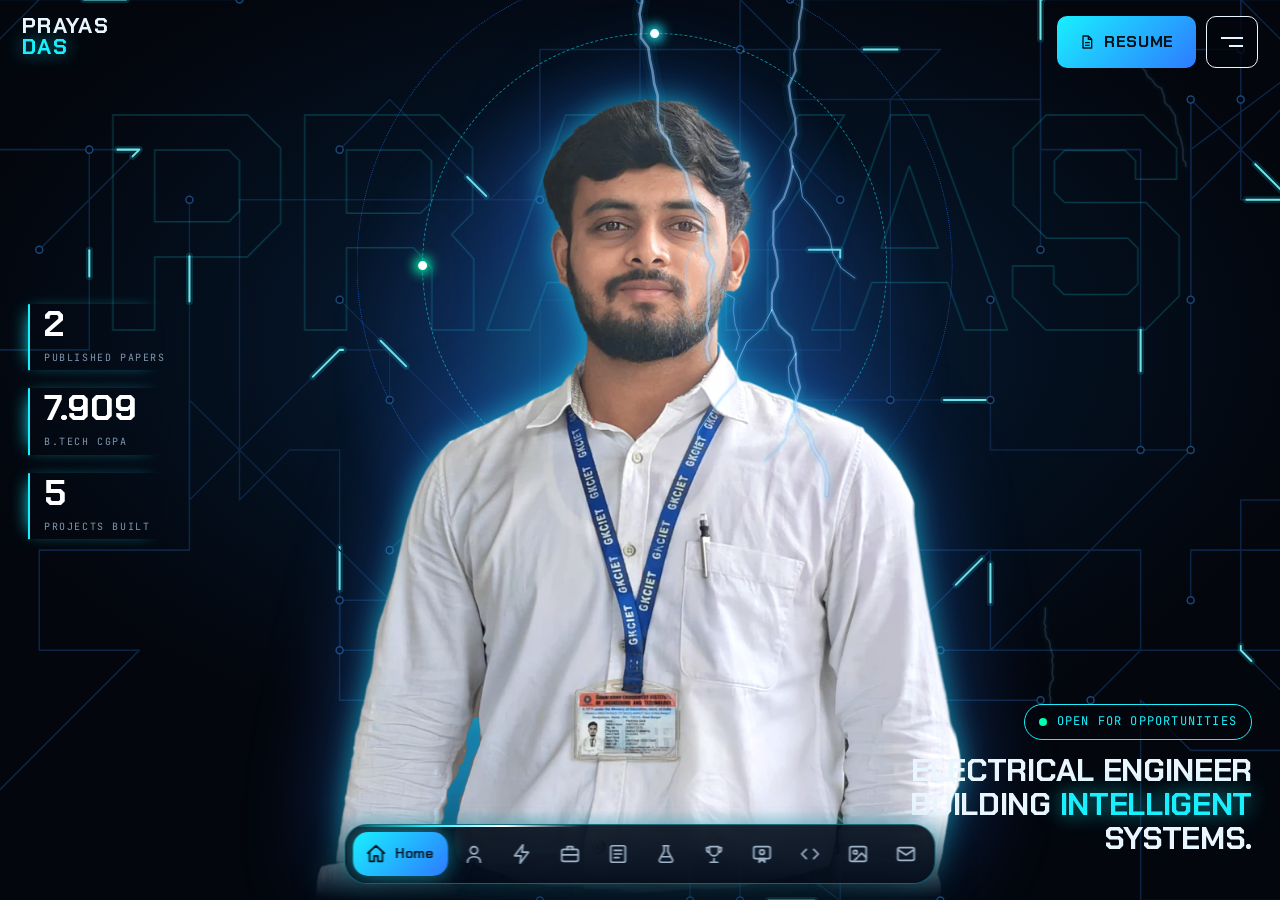
==== commit 14f8ed68: "Add files via upload" ====
--- a/index.html
+++ b/index.html
@@ -22,6 +22,7 @@
 <link href="https://fonts.googleapis.com/css2?family=Chakra+Petch:wght@500;600;700&family=Inter:wght@400;500;600&family=JetBrains+Mono:wght@400;500&display=swap" rel="stylesheet">
 <link rel="stylesheet" href="assets/site.css">
 <noscript><style>.reveal{opacity:1;transform:none}</style></noscript>
+<script type="speculationrules">{"prerender":[{"where":{"href_matches":"/*.html"},"eagerness":"moderate"}]}</script>
 </head>
 <body class="home" data-page="index">
 <img class="circuit" src="assets/circuit.svg" alt="" aria-hidden="true">
@@ -55,7 +56,7 @@
     </div>
   </div>
 </aside>
-<nav class="pn" data-arc aria-label="Pages"><button class="pn-btn" type="button" aria-expanded="false" aria-controls="pnPanel"><span class="pn-ico"><svg viewBox="0 0 24 24" aria-hidden="true"><path d="M3 11l9-8 9 8M5 10v10h5v-6h4v6h5V10"/></svg></span><span class="pn-cur"><small>PAGES &middot; 01/11</small><b>Home</b></span><svg class="pn-chev" viewBox="0 0 24 24" aria-hidden="true"><path d="M6 15l6-6 6 6"/></svg></button><div class="pn-panel" id="pnPanel"><p class="pn-head">GO TO PAGE</p><div class="pn-g"><a class="on" aria-current="page" href="index.html"><svg viewBox="0 0 24 24" aria-hidden="true"><path d="M3 11l9-8 9 8M5 10v10h5v-6h4v6h5V10"/></svg><span>Home</span></a><a href="about.html"><svg viewBox="0 0 24 24" aria-hidden="true"><circle cx="12" cy="8" r="4"/><path d="M5 21c0-4 3.1-6 7-6s7 2 7 6"/></svg><span>About Me</span></a><a href="skills.html"><svg viewBox="0 0 24 24" aria-hidden="true"><path d="M13 2L4 14h7l-1 8 9-12h-7z"/></svg><span>Skills</span></a><a href="experience.html"><svg viewBox="0 0 24 24" aria-hidden="true"><rect x="3" y="7" width="18" height="13" rx="2"/><path d="M9 7V4h6v3M3 13h18"/></svg><span>Experience</span></a><a href="projects.html"><svg viewBox="0 0 24 24" aria-hidden="true"><rect x="4" y="3" width="16" height="18" rx="2"/><path d="M8 8h8M8 12h8M8 16h5"/></svg><span>Projects</span></a><a href="research.html"><svg viewBox="0 0 24 24" aria-hidden="true"><path d="M9 3h6M10 3v6l-5 9a2 2 0 001.8 3h10.4A2 2 0 0019 18l-5-9V3M8 15h8"/></svg><span>Research</span></a><a href="honors.html"><svg viewBox="0 0 24 24" aria-hidden="true"><path d="M8 21h8M12 17v4M7 4h10v5a5 5 0 01-10 0zM17 5h3v2a3 3 0 01-3 3M7 5H4v2a3 3 0 003 3"/></svg><span>Honors</span></a><a href="certificates.html"><svg viewBox="0 0 24 24" aria-hidden="true"><rect x="3" y="4" width="18" height="13" rx="2"/><circle cx="12" cy="10" r="2.5"/><path d="M9 21l3-3 3 3v-4H9z"/></svg><span>Certificates</span></a><a href="services.html"><svg viewBox="0 0 24 24" aria-hidden="true"><path d="M8 7l-5 5 5 5M16 7l5 5-5 5"/></svg><span>Services</span></a><a href="gallery.html"><svg viewBox="0 0 24 24" aria-hidden="true"><rect x="3" y="4" width="18" height="16" rx="2"/><circle cx="9" cy="10" r="2"/><path d="M21 16l-5-5-8 8"/></svg><span>Gallery</span></a><a href="contact.html"><svg viewBox="0 0 24 24" aria-hidden="true"><rect x="3" y="5" width="18" height="14" rx="2"/><path d="M3 7l9 6 9-6"/></svg><span>Contact</span></a></div></div></nav>
+<nav class="dock" aria-label="Pages"><div class="dock-in"><a class="dk on" aria-current="page" href="index.html" data-tip="Home"><svg viewBox="0 0 24 24" aria-hidden="true"><path d="M3 11l9-8 9 8M5 10v10h5v-6h4v6h5V10"/></svg><em>Home</em></a><a class="dk" href="about.html" data-tip="About"><svg viewBox="0 0 24 24" aria-hidden="true"><circle cx="12" cy="8" r="4"/><path d="M5 21c0-4 3.1-6 7-6s7 2 7 6"/></svg><em>About</em></a><a class="dk" href="skills.html" data-tip="Skills"><svg viewBox="0 0 24 24" aria-hidden="true"><path d="M13 2L4 14h7l-1 8 9-12h-7z"/></svg><em>Skills</em></a><a class="dk" href="experience.html" data-tip="Experience"><svg viewBox="0 0 24 24" aria-hidden="true"><rect x="3" y="7" width="18" height="13" rx="2"/><path d="M9 7V4h6v3M3 13h18"/></svg><em>Experience</em></a><a class="dk" href="projects.html" data-tip="Projects"><svg viewBox="0 0 24 24" aria-hidden="true"><rect x="4" y="3" width="16" height="18" rx="2"/><path d="M8 8h8M8 12h8M8 16h5"/></svg><em>Projects</em></a><a class="dk" href="research.html" data-tip="Research"><svg viewBox="0 0 24 24" aria-hidden="true"><path d="M9 3h6M10 3v6l-5 9a2 2 0 001.8 3h10.4A2 2 0 0019 18l-5-9V3M8 15h8"/></svg><em>Research</em></a><a class="dk" href="honors.html" data-tip="Honors"><svg viewBox="0 0 24 24" aria-hidden="true"><path d="M8 21h8M12 17v4M7 4h10v5a5 5 0 01-10 0zM17 5h3v2a3 3 0 01-3 3M7 5H4v2a3 3 0 003 3"/></svg><em>Honors</em></a><a class="dk" href="certificates.html" data-tip="Certificates"><svg viewBox="0 0 24 24" aria-hidden="true"><rect x="3" y="4" width="18" height="13" rx="2"/><circle cx="12" cy="10" r="2.5"/><path d="M9 21l3-3 3 3v-4H9z"/></svg><em>Certificates</em></a><a class="dk" href="services.html" data-tip="Services"><svg viewBox="0 0 24 24" aria-hidden="true"><path d="M8 7l-5 5 5 5M16 7l5 5-5 5"/></svg><em>Services</em></a><a class="dk" href="gallery.html" data-tip="Gallery"><svg viewBox="0 0 24 24" aria-hidden="true"><rect x="3" y="4" width="18" height="16" rx="2"/><circle cx="9" cy="10" r="2"/><path d="M21 16l-5-5-8 8"/></svg><em>Gallery</em></a><a class="dk" href="contact.html" data-tip="Contact"><svg viewBox="0 0 24 24" aria-hidden="true"><rect x="3" y="5" width="18" height="14" rx="2"/><path d="M3 7l9 6 9-6"/></svg><em>Contact</em></a></div></nav>
 <main id="main">
 
 <section class="hero2" id="hero">
--- a/assets/site.css
+++ b/assets/site.css
@@ -283,30 +283,40 @@
 .lensbox{display:none!important}
 body.home .stagebox{cursor:default}
 
-/* page panel: labelled, bigger, opens upward */
-.pn{position:fixed;left:20px;bottom:20px;z-index:50}
-.pn-btn{display:flex;align-items:center;gap:12px;min-width:206px;padding:9px 16px 9px 9px;border:1.5px solid rgba(25,240,255,.45);border-radius:16px;background:rgba(3,8,18,.9);backdrop-filter:blur(8px);color:var(--ink);font:inherit;cursor:pointer;box-shadow:0 8px 30px -8px rgba(25,240,255,.45);transition:border-color .2s,box-shadow .2s}
-.pn-btn:hover,.pn.open .pn-btn{border-color:var(--cy);box-shadow:0 8px 34px -4px rgba(25,240,255,.7)}
-.pn-ico{width:42px;height:42px;border-radius:11px;display:grid;place-items:center;background:linear-gradient(135deg,var(--cy),var(--bl));flex:none}
-.pn-ico svg{width:22px;height:22px;fill:none;stroke:#00121a;stroke-width:2;stroke-linecap:round;stroke-linejoin:round}
-.pn-cur{display:grid;text-align:left;gap:1px;flex:1}
-.pn-cur small{font-family:var(--mono);font-size:10px;letter-spacing:.16em;color:var(--cy)}
-.pn-cur b{font-family:var(--disp);font-size:16px;font-weight:600}
-.pn-chev{width:18px;height:18px;fill:none;stroke:var(--cy);stroke-width:2.4;stroke-linecap:round;stroke-linejoin:round;transition:transform .25s}
-.pn.open .pn-chev{transform:rotate(180deg)}
-.pn-panel{position:absolute;left:0;bottom:calc(100% + 12px);width:372px;padding:14px;border:1.5px solid rgba(25,240,255,.4);border-radius:20px;background:rgba(4,10,22,.97);backdrop-filter:blur(10px);box-shadow:0 24px 70px -10px rgba(0,0,0,.8),0 0 40px -6px rgba(25,240,255,.35);opacity:0;visibility:hidden;transform:translateY(10px) scale(.97);transform-origin:0 100%;transition:opacity .22s,transform .22s,visibility .22s}
-.pn.open .pn-panel{opacity:1;visibility:visible;transform:none}
-.pn-head{font-family:var(--mono);font-size:10px;letter-spacing:.2em;color:var(--mut);margin:0 4px 10px}
-.pn-g{display:grid;grid-template-columns:repeat(3,1fr);gap:8px}
-.pn-g a{display:flex;flex-direction:column;align-items:center;gap:7px;padding:14px 6px 12px;border:1px solid var(--line);border-radius:13px;background:rgba(8,17,31,.8);text-align:center;transition:.2s}
-.pn-g a svg{width:24px;height:24px;fill:none;stroke:var(--cy);stroke-width:1.9;stroke-linecap:round;stroke-linejoin:round}
-.pn-g a span{font-size:12.5px;line-height:1.2;font-weight:500;color:var(--ink)}
-.pn-g a:hover{border-color:var(--cy);background:rgba(25,240,255,.12);transform:translateY(-2px)}
-.pn-g a.on{background:var(--cy);border-color:var(--cy);box-shadow:0 0 18px rgba(25,240,255,.55)}
-.pn-g a.on svg{stroke:#00121a}.pn-g a.on span{color:#00121a;font-weight:700}
-@media (max-width:640px){
-  .pn{left:12px;right:12px;bottom:calc(12px + env(safe-area-inset-bottom))}
-  .pn-btn{width:100%}
-  .pn-panel{width:100%}
-  .pn-g a{padding:12px 4px 10px}.pn-g a span{font-size:11.5px}
-}
+/* ===== circuit dock: bottom page navigation ===== */
+.dock{position:fixed;left:50%;bottom:calc(16px + env(safe-area-inset-bottom));z-index:50;transform:translateX(-50%);max-width:calc(100vw - 20px);view-transition-name:dock;transition:transform .45s cubic-bezier(.2,.8,.2,1),opacity .3s}
+.dock.hide{transform:translate(-50%,140%);opacity:0}
+.dock-in{position:relative;display:flex;gap:4px;padding:7px;border:1px solid rgba(25,240,255,.38);border-radius:22px;background:rgba(4,10,22,.88);backdrop-filter:blur(12px);-webkit-backdrop-filter:blur(12px);box-shadow:0 18px 50px -12px rgba(0,0,0,.8),0 0 28px -8px rgba(25,240,255,.45);overflow-x:auto;scrollbar-width:none}
+.dock-in::-webkit-scrollbar{display:none}
+.dock-in::before{content:"";position:absolute;left:0;top:0;height:2px;width:40%;background:linear-gradient(90deg,transparent,var(--cy),#fff,transparent);animation:dkspark 3.2s linear infinite;pointer-events:none}
+@keyframes dkspark{from{transform:translateX(-100%)}to{transform:translateX(260%)}}
+.dk{position:relative;flex:none;display:flex;align-items:center;gap:0;height:44px;min-width:44px;padding:0 11px;border-radius:15px;color:#9fb4ca;transition:background .25s,color .25s,gap .3s,padding .3s}
+.dk svg{width:22px;height:22px;fill:none;stroke:currentColor;stroke-width:1.9;stroke-linecap:round;stroke-linejoin:round;flex:none}
+.dk em{font-style:normal;font-family:var(--disp);font-weight:600;font-size:14px;max-width:0;overflow:hidden;white-space:nowrap;opacity:0;transition:max-width .35s ease,opacity .25s}
+.dk:hover{background:rgba(25,240,255,.1);color:var(--cy)}
+.dk.on{background:linear-gradient(135deg,var(--cy),var(--bl));color:#00121a;gap:8px;padding:0 15px 0 12px;box-shadow:0 0 22px rgba(25,240,255,.5)}
+.dk.on em{max-width:110px;opacity:1}
+@media (hover:hover){.dk:not(.on)::after{content:attr(data-tip);position:absolute;left:50%;bottom:calc(100% + 14px);transform:translate(-50%,6px);padding:5px 10px;border-radius:8px;background:#06101f;border:1px solid rgba(25,240,255,.45);color:var(--ink);font:500 12px var(--sans);white-space:nowrap;opacity:0;pointer-events:none;transition:.2s}.dk:not(.on):hover::after{opacity:1;transform:translate(-50%,0)}}
+@media (max-width:640px){.dock{width:calc(100vw - 20px)}.dock-in{border-radius:20px}.dk{height:46px;min-width:46px}}
+/* card spotlight */
+.card::after{content:"";position:absolute;inset:0;border-radius:inherit;pointer-events:none;opacity:0;transition:opacity .3s;background:radial-gradient(240px circle at var(--mx,50%) var(--my,50%),rgba(25,240,255,.13),transparent 70%)}
+.card:hover::after{opacity:1}
+/* featured project */
+.proj.feat{position:relative;background:linear-gradient(90deg,rgba(25,240,255,.07),transparent 70%);border-radius:var(--r);padding-left:18px;padding-right:18px;border-bottom-color:rgba(25,240,255,.35)}
+.proj.feat .proj-n{-webkit-text-stroke-color:var(--cy)}
+.proj.feat small::before{content:"\2605  FEATURED  \00b7  ";color:var(--cy)}
+/* tall documents (marksheets) */
+.g-item.cert.tall a{aspect-ratio:3/4}
+#academics{scroll-margin-top:110px}
+/* smoother: lighter reveals, skip off-screen work, native cross-page transitions */
+.reveal{transform:translateY(16px);transition:opacity .55s ease,transform .55s cubic-bezier(.2,.8,.2,1);will-change:opacity,transform}
+.reveal.in{will-change:auto}
+.block,.foot{content-visibility:auto;contain-intrinsic-size:auto 600px}
+@view-transition{navigation:auto}
+.top{view-transition-name:topbar}
+.circuit{view-transition-name:circuit}
+::view-transition-old(root){animation:vtout .22s ease both}
+::view-transition-new(root){animation:vtin .38s cubic-bezier(.2,.8,.2,1) both}
+@keyframes vtout{to{opacity:0;transform:translateY(-6px) scale(.995)}}
+@keyframes vtin{from{opacity:0;transform:translateY(10px)}}
+@media (prefers-reduced-motion:reduce){::view-transition-group(*),::view-transition-old(*),::view-transition-new(*){animation:none!important}.dock-in::before{display:none}}
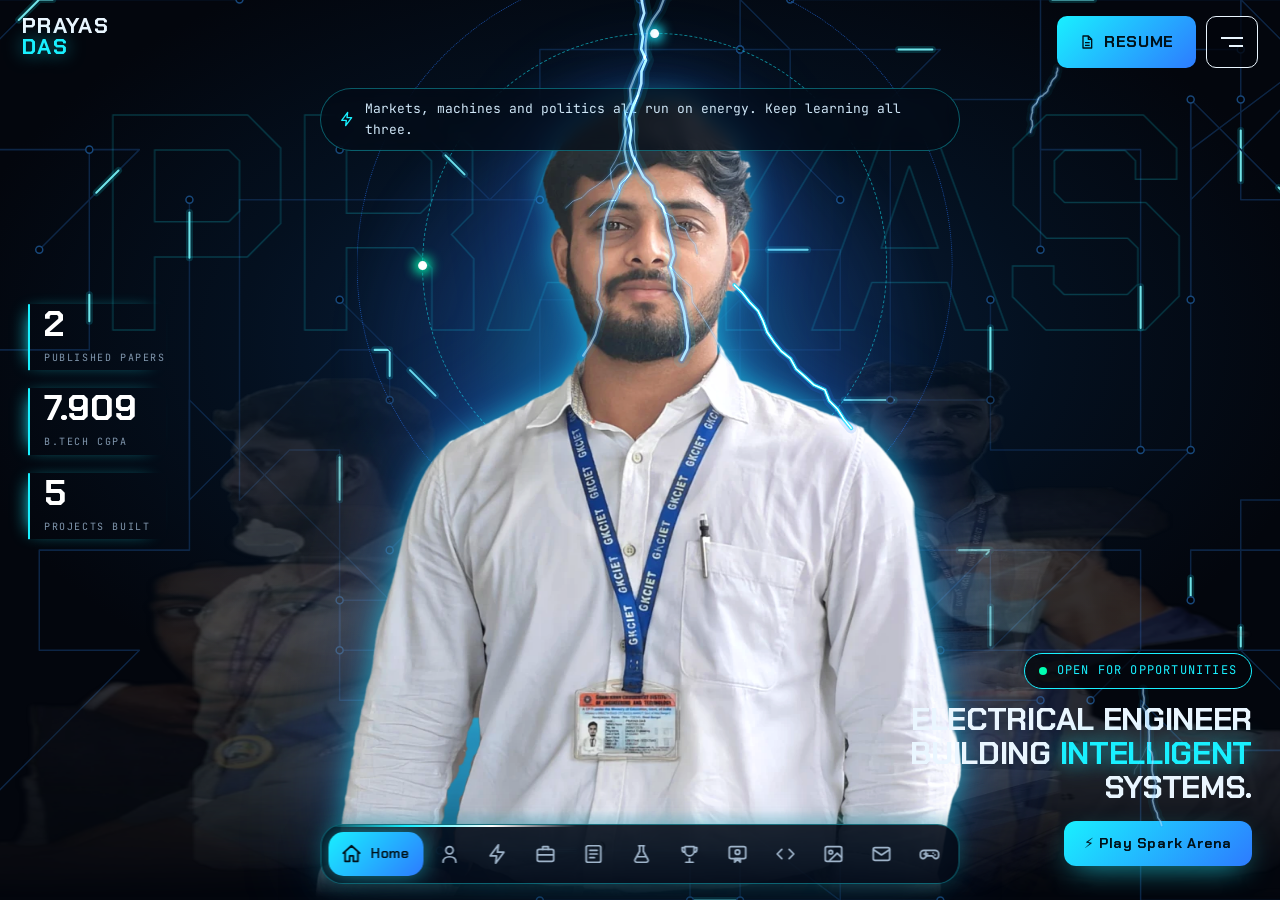
==== commit 1b2fc7dc: "Add files via upload" ====
--- a/index.html
+++ b/index.html
@@ -49,6 +49,7 @@
 <a class="menu-link" href="services.html"><span class="mn">09</span><span class="mt">Services</span><span class="ma">&rarr;</span></a>
 <a class="menu-link" href="gallery.html"><span class="mn">10</span><span class="mt">Gallery</span><span class="ma">&rarr;</span></a>
 <a class="menu-link" href="contact.html"><span class="mn">11</span><span class="mt">Contact</span><span class="ma">&rarr;</span></a>
+<a class="menu-link" href="game.html"><span class="mn">12</span><span class="mt">Play &middot; Spark Arena</span><span class="ma">&rarr;</span></a>
     <div class="menu-foot">
       <a href="https://github.com/prayasee" target="_blank" rel="noopener">GitHub &nearr;</a>
       <a href="https://www.linkedin.com/in/prayas-das" target="_blank" rel="noopener">LinkedIn &nearr;</a>
@@ -56,12 +57,13 @@
     </div>
   </div>
 </aside>
-<nav class="dock" aria-label="Pages"><div class="dock-in"><a class="dk on" aria-current="page" href="index.html" data-tip="Home"><svg viewBox="0 0 24 24" aria-hidden="true"><path d="M3 11l9-8 9 8M5 10v10h5v-6h4v6h5V10"/></svg><em>Home</em></a><a class="dk" href="about.html" data-tip="About"><svg viewBox="0 0 24 24" aria-hidden="true"><circle cx="12" cy="8" r="4"/><path d="M5 21c0-4 3.1-6 7-6s7 2 7 6"/></svg><em>About</em></a><a class="dk" href="skills.html" data-tip="Skills"><svg viewBox="0 0 24 24" aria-hidden="true"><path d="M13 2L4 14h7l-1 8 9-12h-7z"/></svg><em>Skills</em></a><a class="dk" href="experience.html" data-tip="Experience"><svg viewBox="0 0 24 24" aria-hidden="true"><rect x="3" y="7" width="18" height="13" rx="2"/><path d="M9 7V4h6v3M3 13h18"/></svg><em>Experience</em></a><a class="dk" href="projects.html" data-tip="Projects"><svg viewBox="0 0 24 24" aria-hidden="true"><rect x="4" y="3" width="16" height="18" rx="2"/><path d="M8 8h8M8 12h8M8 16h5"/></svg><em>Projects</em></a><a class="dk" href="research.html" data-tip="Research"><svg viewBox="0 0 24 24" aria-hidden="true"><path d="M9 3h6M10 3v6l-5 9a2 2 0 001.8 3h10.4A2 2 0 0019 18l-5-9V3M8 15h8"/></svg><em>Research</em></a><a class="dk" href="honors.html" data-tip="Honors"><svg viewBox="0 0 24 24" aria-hidden="true"><path d="M8 21h8M12 17v4M7 4h10v5a5 5 0 01-10 0zM17 5h3v2a3 3 0 01-3 3M7 5H4v2a3 3 0 003 3"/></svg><em>Honors</em></a><a class="dk" href="certificates.html" data-tip="Certificates"><svg viewBox="0 0 24 24" aria-hidden="true"><rect x="3" y="4" width="18" height="13" rx="2"/><circle cx="12" cy="10" r="2.5"/><path d="M9 21l3-3 3 3v-4H9z"/></svg><em>Certificates</em></a><a class="dk" href="services.html" data-tip="Services"><svg viewBox="0 0 24 24" aria-hidden="true"><path d="M8 7l-5 5 5 5M16 7l5 5-5 5"/></svg><em>Services</em></a><a class="dk" href="gallery.html" data-tip="Gallery"><svg viewBox="0 0 24 24" aria-hidden="true"><rect x="3" y="4" width="18" height="16" rx="2"/><circle cx="9" cy="10" r="2"/><path d="M21 16l-5-5-8 8"/></svg><em>Gallery</em></a><a class="dk" href="contact.html" data-tip="Contact"><svg viewBox="0 0 24 24" aria-hidden="true"><rect x="3" y="5" width="18" height="14" rx="2"/><path d="M3 7l9 6 9-6"/></svg><em>Contact</em></a></div></nav>
+<nav class="dock" aria-label="Pages"><div class="dock-in"><a class="dk on" aria-current="page" href="index.html" data-tip="Home"><svg viewBox="0 0 24 24" aria-hidden="true"><path d="M3 11l9-8 9 8M5 10v10h5v-6h4v6h5V10"/></svg><em>Home</em></a><a class="dk" href="about.html" data-tip="About"><svg viewBox="0 0 24 24" aria-hidden="true"><circle cx="12" cy="8" r="4"/><path d="M5 21c0-4 3.1-6 7-6s7 2 7 6"/></svg><em>About</em></a><a class="dk" href="skills.html" data-tip="Skills"><svg viewBox="0 0 24 24" aria-hidden="true"><path d="M13 2L4 14h7l-1 8 9-12h-7z"/></svg><em>Skills</em></a><a class="dk" href="experience.html" data-tip="Experience"><svg viewBox="0 0 24 24" aria-hidden="true"><rect x="3" y="7" width="18" height="13" rx="2"/><path d="M9 7V4h6v3M3 13h18"/></svg><em>Experience</em></a><a class="dk" href="projects.html" data-tip="Projects"><svg viewBox="0 0 24 24" aria-hidden="true"><rect x="4" y="3" width="16" height="18" rx="2"/><path d="M8 8h8M8 12h8M8 16h5"/></svg><em>Projects</em></a><a class="dk" href="research.html" data-tip="Research"><svg viewBox="0 0 24 24" aria-hidden="true"><path d="M9 3h6M10 3v6l-5 9a2 2 0 001.8 3h10.4A2 2 0 0019 18l-5-9V3M8 15h8"/></svg><em>Research</em></a><a class="dk" href="honors.html" data-tip="Honors"><svg viewBox="0 0 24 24" aria-hidden="true"><path d="M8 21h8M12 17v4M7 4h10v5a5 5 0 01-10 0zM17 5h3v2a3 3 0 01-3 3M7 5H4v2a3 3 0 003 3"/></svg><em>Honors</em></a><a class="dk" href="certificates.html" data-tip="Certificates"><svg viewBox="0 0 24 24" aria-hidden="true"><rect x="3" y="4" width="18" height="13" rx="2"/><circle cx="12" cy="10" r="2.5"/><path d="M9 21l3-3 3 3v-4H9z"/></svg><em>Certificates</em></a><a class="dk" href="services.html" data-tip="Services"><svg viewBox="0 0 24 24" aria-hidden="true"><path d="M8 7l-5 5 5 5M16 7l5 5-5 5"/></svg><em>Services</em></a><a class="dk" href="gallery.html" data-tip="Gallery"><svg viewBox="0 0 24 24" aria-hidden="true"><rect x="3" y="4" width="18" height="16" rx="2"/><circle cx="9" cy="10" r="2"/><path d="M21 16l-5-5-8 8"/></svg><em>Gallery</em></a><a class="dk" href="contact.html" data-tip="Contact"><svg viewBox="0 0 24 24" aria-hidden="true"><rect x="3" y="5" width="18" height="14" rx="2"/><path d="M3 7l9 6 9-6"/></svg><em>Contact</em></a><a class="dk" href="game.html" data-tip="Play"><svg viewBox="0 0 24 24" aria-hidden="true"><path d="M6 8h12a4 4 0 014 4v2a3 3 0 01-5.2 2L15 14H9l-1.8 2A3 3 0 012 14v-2a4 4 0 014-4zM8 10v4M6 12h4M16 11h.01M18 13h.01"/></svg><em>Play</em></a></div></nav>
 <main id="main">
 
 <section class="hero2" id="hero">
   <div class="bg-word" aria-hidden="true">Prayas</div>
   <div class="aura" aria-hidden="true"></div>
+  <div class="ghosts" aria-hidden="true"><img class="gh g1" src="assets/ghost-speech.webp" alt="" width="345" height="726" loading="lazy" decoding="async"><img class="gh g2" src="assets/ghost-scout.webp" alt="" width="762" height="900" loading="lazy" decoding="async"><img class="gh g3" src="assets/ghost-award.webp" alt="" width="384" height="900" loading="lazy" decoding="async"><img class="gh g4" src="assets/ghost-service.webp" alt="" width="863" height="900" loading="lazy" decoding="async"></div>
   <div class="stagebox">
     <div class="stage" id="stage">
       <i class="ring r1" aria-hidden="true"><b></b><b></b><b></b></i><i class="ring r2" aria-hidden="true"><b></b></i>
@@ -83,7 +85,9 @@
   <div class="hero-note">
     <p class="status" data-arc="ambient"><b></b> Open for opportunities</p>
     <h1>Electrical engineer building <em>intelligent</em> systems.</h1>
+    <a class="play-cta" href="game.html">&#9889; Play Spark Arena</a>
   </div>
+  <p class="hero-fact" id="heroFact" aria-live="off"><svg viewBox="0 0 24 24" aria-hidden="true"><path d="M13 2L4 14h7l-1 8 9-12h-7z"/></svg><span id="factText">Every great grid started as one spark of curiosity.</span></p>
   <div class="cur" id="cur" aria-hidden="true"><i></i></div>
 </section>
 
@@ -105,5 +109,6 @@
 <script src="assets/nav.js"></script>
 <script src="assets/hero.js"></script>
 <script src="assets/armor.js"></script>
+<script src="assets/facts.js" defer></script>
 </body>
 </html>
--- a/assets/site.css
+++ b/assets/site.css
@@ -320,3 +320,66 @@
 @keyframes vtout{to{opacity:0;transform:translateY(-6px) scale(.995)}}
 @keyframes vtin{from{opacity:0;transform:translateY(10px)}}
 @media (prefers-reduced-motion:reduce){::view-transition-group(*),::view-transition-old(*),::view-transition-new(*){animation:none!important}.dock-in::before{display:none}}
+
+/* ===== hero: faded "more of me" photos behind the portrait ===== */
+.ghosts{position:absolute;inset:0;z-index:1;pointer-events:none;overflow:hidden}
+.gh{position:absolute;bottom:0;opacity:.24;filter:saturate(.75) brightness(.92);-webkit-mask-image:linear-gradient(#000 62%,transparent 100%);mask-image:linear-gradient(#000 62%,transparent 100%);will-change:transform;animation:ghf 11s ease-in-out infinite alternate}
+.g1{left:15%;height:58svh;animation-delay:-2s}
+.g2{left:-3%;height:44svh;opacity:.22;animation-delay:-6s}
+.g3{right:17%;height:60svh;animation-delay:-4s}
+.g4{right:-3%;height:46svh;opacity:.22;animation-delay:-8s}
+@keyframes ghf{from{transform:translateY(0)}to{transform:translateY(-12px)}}
+@media (max-width:860px){.g2,.g4{display:none}.g1{left:-6%;height:34svh}.g3{right:-4%;height:36svh}.gh{opacity:.24}}
+html.lite .gh{animation:none}
+/* motivation / facts line above the head */
+.hero-fact{position:absolute;left:50%;top:88px;transform:translateX(-50%);z-index:5;display:flex;align-items:center;gap:10px;max-width:min(640px,calc(100vw - 40px));padding:9px 18px;border:1px solid rgba(25,240,255,.35);border-radius:999px;background:rgba(4,10,22,.7);backdrop-filter:blur(8px);-webkit-backdrop-filter:blur(8px);font-family:var(--mono);font-size:13px;color:#cfe6f7;transition:opacity .38s ease,transform .38s ease}
+.hero-fact svg{width:16px;height:16px;flex:none;fill:none;stroke:var(--cy);stroke-width:2;stroke-linecap:round;stroke-linejoin:round}
+.hero-fact.out{opacity:0;transform:translateX(-50%) translateY(-6px)}
+@media (max-width:860px){.hero-fact{left:20px;right:20px;top:72px;transform:none;max-width:none;font-size:11.5px;line-height:1.35;padding:8px 14px;border-radius:14px}.hero-fact.out{transform:translateY(-6px)}.hero-note{top:140px}}
+.play-cta{display:inline-block;margin-top:6px;padding:11px 20px;border-radius:12px;background:linear-gradient(135deg,var(--cy),var(--bl));color:#00121a;font-family:var(--disp);font-weight:700;letter-spacing:.04em;font-size:14px;box-shadow:0 10px 30px -10px rgba(25,240,255,.7);transition:transform .25s,box-shadow .25s}
+.play-cta:hover{transform:translateY(-2px);box-shadow:0 14px 36px -8px rgba(25,240,255,.9)}
+/* ===== Spark Arena (game) ===== */
+.arena{max-width:760px;margin:0 auto;display:grid;gap:16px}
+.ar-h{font-family:var(--disp);font-size:clamp(28px,5vw,44px);line-height:1.05;margin:6px 0}
+.ar-sub,.ar-note{color:#aebfd2;font-size:15px}
+.ar-note{max-width:760px;margin:22px auto 0;font-size:13px;color:var(--mut)}
+.ar-modes{display:grid;grid-template-columns:1fr 1fr;gap:14px}
+.ar-mode{display:grid;gap:5px;text-align:left;padding:20px;border:1px solid var(--line);border-radius:var(--r);background:linear-gradient(160deg,#0a1626,var(--card));cursor:pointer;transition:transform .2s,border-color .2s,box-shadow .2s}
+.ar-mode:hover{transform:translateY(-3px);border-color:var(--cy);box-shadow:0 14px 36px -14px rgba(25,240,255,.5)}
+.ar-mode b{font-family:var(--disp);font-size:20px}.ar-mode span{color:#aebfd2;font-size:14px}.ar-mode em{font-style:normal;font-family:var(--mono);font-size:12px;color:var(--cy)}
+.ar-hud{display:grid;grid-template-columns:repeat(4,1fr);gap:10px}
+.hud-i{padding:10px 12px;border:1px solid var(--line);border-radius:12px;background:var(--card)}
+.hud-i small{display:block;font-family:var(--mono);font-size:10px;letter-spacing:.14em;color:var(--mut)}.hud-i b{font-family:var(--disp);font-size:22px}
+.ar-meter,.ar-time{position:relative;height:10px;border-radius:99px;background:#0a1626;border:1px solid var(--line);overflow:hidden}
+.ar-time{height:5px}
+.ar-meter i,.ar-time i{position:absolute;inset:0;transform-origin:left;transform:scaleX(0);background:linear-gradient(90deg,var(--bl),var(--cy),var(--tl));transition:transform .5s cubic-bezier(.2,.8,.2,1)}
+.ar-time i{transform:scaleX(1);background:linear-gradient(90deg,var(--tl),var(--cy))}
+.ar-meter span{position:absolute;right:8px;top:-1px;font:9px/10px var(--mono);letter-spacing:.2em;color:#fff;mix-blend-mode:difference}
+.ar-card{padding:24px;border:1px solid var(--line);border-radius:var(--r);background:linear-gradient(160deg,#0a1626,var(--card));will-change:transform}
+.ar-card.in{animation:arin .35s cubic-bezier(.2,.8,.2,1)}
+@keyframes arin{from{opacity:0;transform:translateY(12px)}}
+.ar-card.zap{box-shadow:0 0 0 1px var(--cy),0 0 36px -4px rgba(25,240,255,.7)}
+.ar-card.shake{animation:arshake .4s}
+@keyframes arshake{20%{transform:translateX(-7px)}40%{transform:translateX(6px)}60%{transform:translateX(-4px)}80%{transform:translateX(3px)}}
+.ar-cat{font-family:var(--mono);font-size:11px;letter-spacing:.18em;color:var(--cy)}
+.ar-q{font-family:var(--disp);font-size:clamp(20px,3.4vw,28px);line-height:1.2;margin:10px 0 18px}
+.ar-opts{display:grid;gap:10px}
+.ar-opt{display:flex;align-items:center;gap:12px;text-align:left;padding:13px 14px;border:1px solid var(--line);border-radius:12px;background:rgba(8,17,31,.9);cursor:pointer;font-size:15.5px;transition:border-color .15s,background .15s,transform .15s}
+.ar-opt:hover:not(:disabled){border-color:var(--cy);background:rgba(25,240,255,.08);transform:translateX(3px)}
+.ar-opt kbd{font:600 12px var(--mono);display:grid;place-items:center;width:26px;height:26px;border-radius:8px;border:1px solid var(--line);color:var(--cy);flex:none}
+.ar-opt.right{border-color:var(--tl);background:rgba(0,255,179,.14)}
+.ar-opt.wrong{border-color:#ff5d73;background:rgba(255,93,115,.14)}
+.ar-opt.gone{opacity:.25}
+.ar-opt:disabled{cursor:default}
+.ar-ex{margin-top:14px;font-size:14.5px;color:#aebfd2}.ar-ex:empty{display:none}.ar-ex.ok{color:var(--tl)}.ar-ex.bad{color:#ffb3be}
+.ar-life{display:flex;flex-wrap:wrap;gap:10px}
+.ar-btn{padding:10px 18px;border:1px solid rgba(25,240,255,.45);border-radius:12px;background:rgba(8,17,31,.9);cursor:pointer;font-family:var(--disp);font-weight:600;transition:.2s}
+.ar-btn:hover:not(:disabled){background:rgba(25,240,255,.14);border-color:var(--cy)}
+.ar-btn:disabled{opacity:.35;cursor:default}
+.ar-btn.go{background:linear-gradient(135deg,var(--cy),var(--bl));color:#00121a;border-color:transparent;margin-left:auto}
+.ar-btn.ghost{border-color:var(--line);color:var(--mut)}
+.ar-card.end{text-align:center}.ar-rank{font-family:var(--disp);font-size:clamp(30px,6vw,48px);color:var(--cy);margin:6px 0}.ar-big{font-family:var(--disp);font-size:28px}
+.ar-stats{display:grid;grid-template-columns:repeat(3,1fr);gap:10px;margin:18px 0}.ar-stats small{display:block;font-family:var(--mono);font-size:11px;color:var(--mut)}.ar-stats b{font-size:18px}
+.ar-new{color:var(--sp);font-family:var(--mono);margin-bottom:12px}
+.ar-card.end .ar-life{justify-content:center}.ar-card.end .ar-btn.go{margin-left:0}
+@media (max-width:640px){.ar-modes{grid-template-columns:1fr}.ar-hud{grid-template-columns:repeat(2,1fr)}.ar-btn.go{margin-left:0;flex:1 0 100%}}
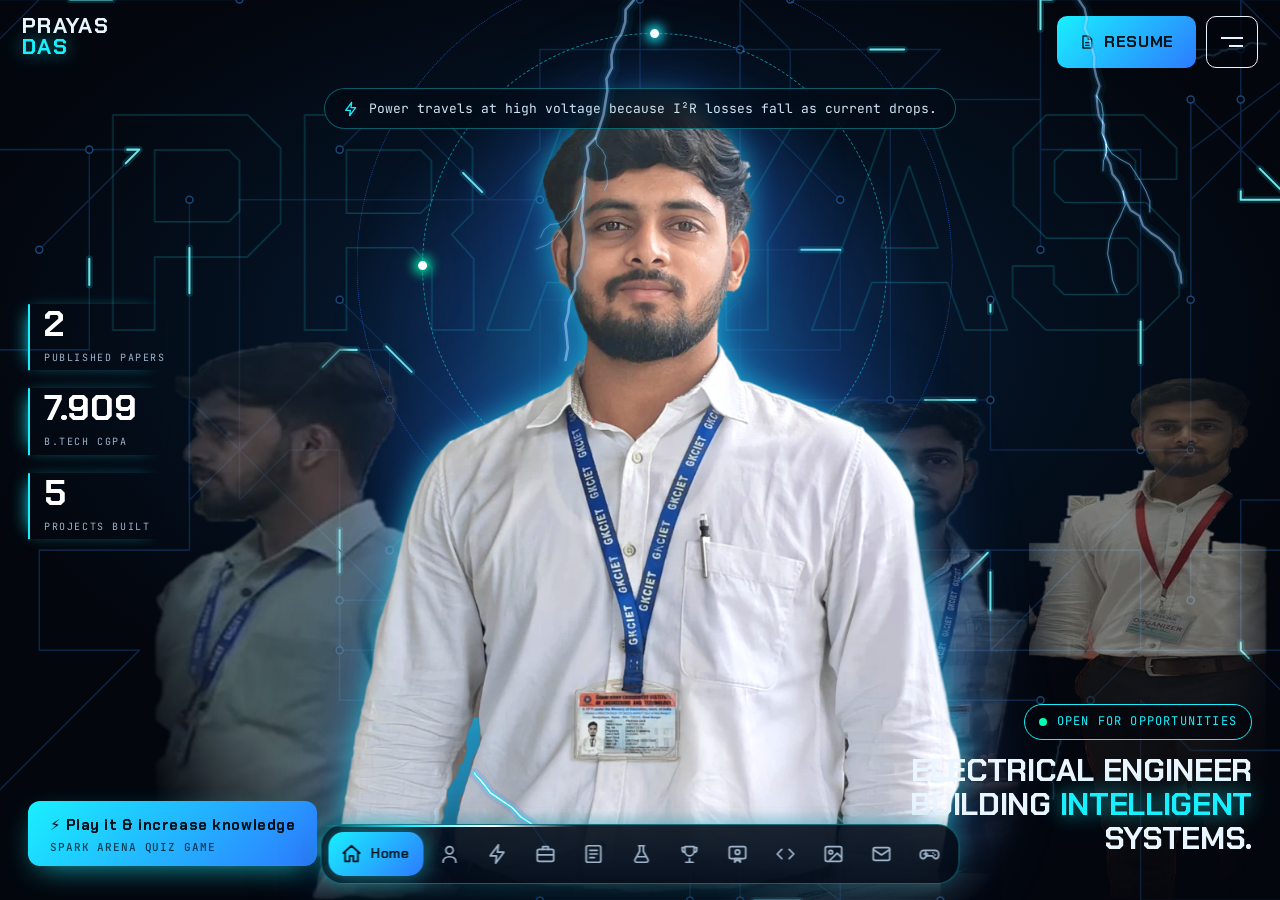
==== commit 35c0f113: "Add files via upload" ====
--- a/index.html
+++ b/index.html
@@ -63,7 +63,7 @@
 <section class="hero2" id="hero">
   <div class="bg-word" aria-hidden="true">Prayas</div>
   <div class="aura" aria-hidden="true"></div>
-  <div class="ghosts" aria-hidden="true"><img class="gh g1" src="assets/ghost-speech.webp" alt="" width="345" height="726" loading="lazy" decoding="async"><img class="gh g2" src="assets/ghost-scout.webp" alt="" width="762" height="900" loading="lazy" decoding="async"><img class="gh g3" src="assets/ghost-award.webp" alt="" width="384" height="900" loading="lazy" decoding="async"><img class="gh g4" src="assets/ghost-service.webp" alt="" width="863" height="900" loading="lazy" decoding="async"></div>
+  <div class="ghosts" aria-hidden="true"><img class="gh gh1" src="assets/ghost-speech.webp" alt="" width="345" height="726" loading="lazy" decoding="async"><img class="gh gh2" src="assets/ghost-formal.webp" alt="" width="238" height="832" loading="lazy" decoding="async"><img class="gh gh3" src="assets/ghost-award.webp" alt="" width="384" height="720" loading="lazy" decoding="async"></div>
   <div class="stagebox">
     <div class="stage" id="stage">
       <i class="ring r1" aria-hidden="true"><b></b><b></b><b></b></i><i class="ring r2" aria-hidden="true"><b></b></i>
@@ -85,9 +85,9 @@
   <div class="hero-note">
     <p class="status" data-arc="ambient"><b></b> Open for opportunities</p>
     <h1>Electrical engineer building <em>intelligent</em> systems.</h1>
-    <a class="play-cta" href="game.html">&#9889; Play Spark Arena</a>
   </div>
   <p class="hero-fact" id="heroFact" aria-live="off"><svg viewBox="0 0 24 24" aria-hidden="true"><path d="M13 2L4 14h7l-1 8 9-12h-7z"/></svg><span id="factText">Every great grid started as one spark of curiosity.</span></p>
+  <a class="play-cta" href="game.html"><span>&#9889; Play it &amp; increase knowledge</span><small>Spark Arena quiz game</small></a>
   <div class="cur" id="cur" aria-hidden="true"><i></i></div>
 </section>
 
--- a/assets/site.css
+++ b/assets/site.css
@@ -1,6 +1,6 @@
 /* Prayas Das portfolio: electric theme (navy + cyan / blue / teal, white text) */
 :root{
-  --bg:#03060d; --bg2:#060d19; --card:#08111f; --ink:#eaf6ff; --mut:#8197ae; --line:#13253d;
+  --bg:#03060d; --bg2:#060d19; --card:#08111f; --ink:#eaf6ff; --mut:#9db2c8; --line:#13253d;
   --cy:#19f0ff; --bl:#2d7bff; --tl:#00ffb3; --sp:#ffe14a;
   --disp:'Chakra Petch',system-ui,sans-serif; --sans:'Inter',system-ui,sans-serif; --mono:'JetBrains Mono',ui-monospace,monospace;
   --r:14px;
@@ -323,13 +323,9 @@
 
 /* ===== hero: faded "more of me" photos behind the portrait ===== */
 .ghosts{position:absolute;inset:0;z-index:1;pointer-events:none;overflow:hidden}
-.gh{position:absolute;bottom:0;opacity:.24;filter:saturate(.75) brightness(.92);-webkit-mask-image:linear-gradient(#000 62%,transparent 100%);mask-image:linear-gradient(#000 62%,transparent 100%);will-change:transform;animation:ghf 11s ease-in-out infinite alternate}
-.g1{left:15%;height:58svh;animation-delay:-2s}
-.g2{left:-3%;height:44svh;opacity:.22;animation-delay:-6s}
-.g3{right:17%;height:60svh;animation-delay:-4s}
-.g4{right:-3%;height:46svh;opacity:.22;animation-delay:-8s}
+.gh{position:absolute;bottom:0;opacity:.5;-webkit-mask-image:radial-gradient(ellipse 62% 72% at 50% 40%,#000 52%,transparent 100%);mask-image:radial-gradient(ellipse 62% 72% at 50% 40%,#000 52%,transparent 100%);will-change:transform;animation:ghf 11s ease-in-out infinite alternate}
 @keyframes ghf{from{transform:translateY(0)}to{transform:translateY(-12px)}}
-@media (max-width:860px){.g2,.g4{display:none}.g1{left:-6%;height:34svh}.g3{right:-4%;height:36svh}.gh{opacity:.24}}
+@media (max-width:860px){.gh2{display:none}.gh1{left:-8%;height:34svh}.gh3{right:-6%;height:34svh}.gh{opacity:.42}}
 html.lite .gh{animation:none}
 /* motivation / facts line above the head */
 .hero-fact{position:absolute;left:50%;top:88px;transform:translateX(-50%);z-index:5;display:flex;align-items:center;gap:10px;max-width:min(640px,calc(100vw - 40px));padding:9px 18px;border:1px solid rgba(25,240,255,.35);border-radius:999px;background:rgba(4,10,22,.7);backdrop-filter:blur(8px);-webkit-backdrop-filter:blur(8px);font-family:var(--mono);font-size:13px;color:#cfe6f7;transition:opacity .38s ease,transform .38s ease}
@@ -383,3 +379,15 @@
 .ar-new{color:var(--sp);font-family:var(--mono);margin-bottom:12px}
 .ar-card.end .ar-life{justify-content:center}.ar-card.end .ar-btn.go{margin-left:0}
 @media (max-width:640px){.ar-modes{grid-template-columns:1fr}.ar-hud{grid-template-columns:repeat(2,1fr)}.ar-btn.go{margin-left:0;flex:1 0 100%}}
+
+.gh1{left:12%;height:62svh;animation-delay:-2s}
+.gh2{right:1%;height:58svh;animation-delay:-6s}
+.gh3{right:19%;height:56svh;animation-delay:-4s}
+.dock.hide{transform:translateX(-50%);opacity:1}
+@media (hover:hover) and (min-width:861px){.dock-in{overflow:visible}}
+.play-cta{position:absolute;left:28px;bottom:34px;z-index:6;margin:0;display:grid;gap:2px;padding:12px 22px;text-align:left}
+.play-cta small{font:500 11px var(--mono);letter-spacing:.08em;opacity:.75;text-transform:uppercase}
+.play-cta span{font-size:15px}
+@media (max-width:860px){.play-cta{left:16px;bottom:92px;padding:10px 16px}.play-cta span{font-size:13.5px}}
+.card p,.card li,.row p,.proj p{color:#c3d2e2}
+@media (max-width:860px){.gh1{left:-8%;height:34svh}.gh3{right:-6%;height:34svh}}
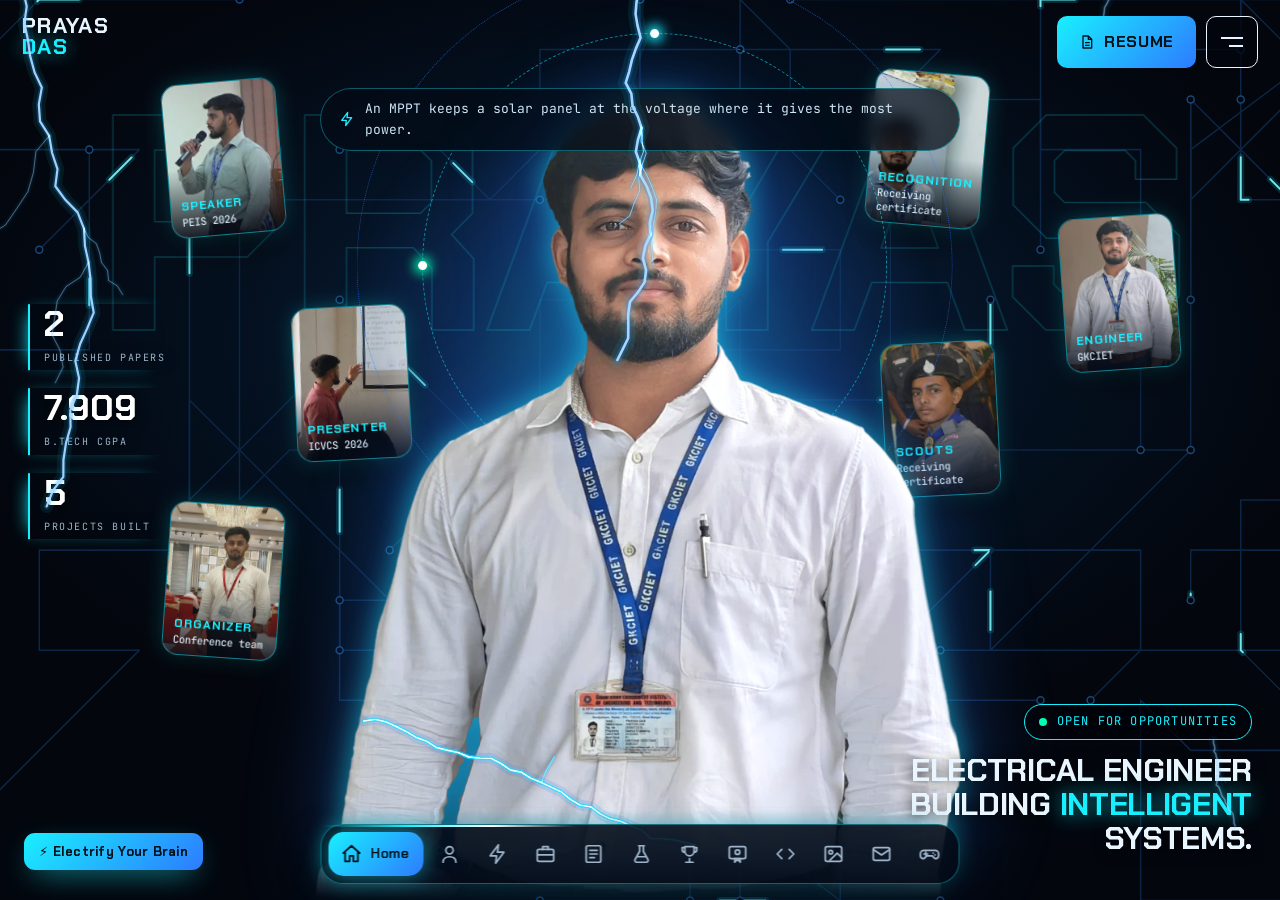
==== commit 128e4646: "Add files via upload" ====
--- a/index.html
+++ b/index.html
@@ -49,7 +49,7 @@
 <a class="menu-link" href="services.html"><span class="mn">09</span><span class="mt">Services</span><span class="ma">&rarr;</span></a>
 <a class="menu-link" href="gallery.html"><span class="mn">10</span><span class="mt">Gallery</span><span class="ma">&rarr;</span></a>
 <a class="menu-link" href="contact.html"><span class="mn">11</span><span class="mt">Contact</span><span class="ma">&rarr;</span></a>
-<a class="menu-link" href="game.html"><span class="mn">12</span><span class="mt">Play &middot; Spark Arena</span><span class="ma">&rarr;</span></a>
+<a class="menu-link" href="game.html"><span class="mn">12</span><span class="mt">Play &middot; Electrify Your Brain</span><span class="ma">&rarr;</span></a>
     <div class="menu-foot">
       <a href="https://github.com/prayasee" target="_blank" rel="noopener">GitHub &nearr;</a>
       <a href="https://www.linkedin.com/in/prayas-das" target="_blank" rel="noopener">LinkedIn &nearr;</a>
@@ -63,7 +63,7 @@
 <section class="hero2" id="hero">
   <div class="bg-word" aria-hidden="true">Prayas</div>
   <div class="aura" aria-hidden="true"></div>
-  <div class="ghosts" aria-hidden="true"><img class="gh gh1" src="assets/ghost-speech.webp" alt="" width="345" height="726" loading="lazy" decoding="async"><img class="gh gh2" src="assets/ghost-formal.webp" alt="" width="238" height="832" loading="lazy" decoding="async"><img class="gh gh3" src="assets/ghost-award.webp" alt="" width="384" height="720" loading="lazy" decoding="async"></div>
+  <div class="ghosts" aria-hidden="true"><figure class="sc sc1"><img src="assets/card-speech.webp" alt="" width="360" height="480" loading="lazy" decoding="async"><figcaption><b>Speaker</b><span>PEIS 2026</span></figcaption></figure><figure class="sc sc5"><img src="assets/card-red.webp" alt="" width="360" height="480" loading="lazy" decoding="async"><figcaption><b>Presenter</b><span>ICVCS 2026</span></figcaption></figure><figure class="sc sc2"><img src="assets/card-formal.webp" alt="" width="360" height="480" loading="lazy" decoding="async"><figcaption><b>Organizer</b><span>Conference team</span></figcaption></figure><figure class="sc sc3"><img src="assets/card-award.webp" alt="" width="360" height="480" loading="lazy" decoding="async"><figcaption><b>Recognition</b><span>Receiving certificate</span></figcaption></figure><figure class="sc sc6"><img src="assets/card-scout.webp" alt="" width="360" height="480" loading="lazy" decoding="async"><figcaption><b>Scouts</b><span>Receiving certificate</span></figcaption></figure><figure class="sc sc4"><img src="assets/card-campus.webp" alt="" width="360" height="480" loading="lazy" decoding="async"><figcaption><b>Engineer</b><span>GKCIET</span></figcaption></figure></div>
   <div class="stagebox">
     <div class="stage" id="stage">
       <i class="ring r1" aria-hidden="true"><b></b><b></b><b></b></i><i class="ring r2" aria-hidden="true"><b></b></i>
@@ -87,7 +87,7 @@
     <h1>Electrical engineer building <em>intelligent</em> systems.</h1>
   </div>
   <p class="hero-fact" id="heroFact" aria-live="off"><svg viewBox="0 0 24 24" aria-hidden="true"><path d="M13 2L4 14h7l-1 8 9-12h-7z"/></svg><span id="factText">Every great grid started as one spark of curiosity.</span></p>
-  <a class="play-cta" href="game.html"><span>&#9889; Play it &amp; increase knowledge</span><small>Spark Arena quiz game</small></a>
+  <a class="play-cta" href="game.html"><span>&#9889; Electrify Your Brain</span></a>
   <div class="cur" id="cur" aria-hidden="true"><i></i></div>
 </section>
 
--- a/assets/site.css
+++ b/assets/site.css
@@ -323,10 +323,6 @@
 
 /* ===== hero: faded "more of me" photos behind the portrait ===== */
 .ghosts{position:absolute;inset:0;z-index:1;pointer-events:none;overflow:hidden}
-.gh{position:absolute;bottom:0;opacity:.5;-webkit-mask-image:radial-gradient(ellipse 62% 72% at 50% 40%,#000 52%,transparent 100%);mask-image:radial-gradient(ellipse 62% 72% at 50% 40%,#000 52%,transparent 100%);will-change:transform;animation:ghf 11s ease-in-out infinite alternate}
-@keyframes ghf{from{transform:translateY(0)}to{transform:translateY(-12px)}}
-@media (max-width:860px){.gh2{display:none}.gh1{left:-8%;height:34svh}.gh3{right:-6%;height:34svh}.gh{opacity:.42}}
-html.lite .gh{animation:none}
 /* motivation / facts line above the head */
 .hero-fact{position:absolute;left:50%;top:88px;transform:translateX(-50%);z-index:5;display:flex;align-items:center;gap:10px;max-width:min(640px,calc(100vw - 40px));padding:9px 18px;border:1px solid rgba(25,240,255,.35);border-radius:999px;background:rgba(4,10,22,.7);backdrop-filter:blur(8px);-webkit-backdrop-filter:blur(8px);font-family:var(--mono);font-size:13px;color:#cfe6f7;transition:opacity .38s ease,transform .38s ease}
 .hero-fact svg{width:16px;height:16px;flex:none;fill:none;stroke:var(--cy);stroke-width:2;stroke-linecap:round;stroke-linejoin:round}
@@ -380,9 +376,7 @@
 .ar-card.end .ar-life{justify-content:center}.ar-card.end .ar-btn.go{margin-left:0}
 @media (max-width:640px){.ar-modes{grid-template-columns:1fr}.ar-hud{grid-template-columns:repeat(2,1fr)}.ar-btn.go{margin-left:0;flex:1 0 100%}}
 
-.gh1{left:12%;height:62svh;animation-delay:-2s}
-.gh2{right:1%;height:58svh;animation-delay:-6s}
-.gh3{right:19%;height:56svh;animation-delay:-4s}
+.hero-note,.hero-stats{text-shadow:0 2px 14px rgba(0,0,0,.9)}
 .dock.hide{transform:translateX(-50%);opacity:1}
 @media (hover:hover) and (min-width:861px){.dock-in{overflow:visible}}
 .play-cta{position:absolute;left:28px;bottom:34px;z-index:6;margin:0;display:grid;gap:2px;padding:12px 22px;text-align:left}
@@ -390,4 +384,27 @@
 .play-cta span{font-size:15px}
 @media (max-width:860px){.play-cta{left:16px;bottom:92px;padding:10px 16px}.play-cta span{font-size:13.5px}}
 .card p,.card li,.row p,.proj p{color:#c3d2e2}
-@media (max-width:860px){.gh1{left:-8%;height:34svh}.gh3{right:-6%;height:34svh}}
+
+/* hero side photos: clean framed cards */
+.sc{position:absolute;width:clamp(96px,9vw,138px);aspect-ratio:3/4;margin:0;border-radius:16px;overflow:hidden;border:1px solid rgba(25,240,255,.5);box-shadow:0 18px 40px -14px rgba(0,0,0,.85),0 0 24px -6px rgba(25,240,255,.45);rotate:var(--r,0deg);animation:scf 9s ease-in-out infinite alternate;will-change:transform;background:#06101f}
+.sc img{width:100%;height:100%;object-fit:cover;display:block;filter:brightness(.92) saturate(1.05)}
+.sc::after{content:"";position:absolute;inset:0;background:linear-gradient(180deg,transparent 55%,rgba(3,8,18,.88));pointer-events:none}
+.sc figcaption{position:absolute;left:10px;right:8px;bottom:8px;z-index:1;display:grid;gap:1px;line-height:1.15}
+.sc b{font:700 12px var(--disp);letter-spacing:.08em;text-transform:uppercase;color:var(--cy)}
+.sc span{font:500 10.5px var(--mono);color:#d7e8f6}
+@keyframes scf{from{transform:translateY(0)}to{transform:translateY(-10px)}}
+.sc1{left:15%;top:17%;--r:-5deg;animation-delay:-1s}
+.sc2{left:22%;top:50%;--r:4deg;animation-delay:-5s}
+.sc3{right:20%;top:12%;--r:5deg;animation-delay:-3s}
+.sc4{right:7%;top:26%;--r:-4deg;animation-delay:-7s}
+html.lite .sc{animation:none}
+@media (max-width:1100px){.sc2,.sc4{display:none}.sc1{left:3%;top:30%}.sc3{right:3%;top:30%}}
+@media (max-width:640px){.sc{width:86px;border-radius:12px}.sc figcaption span{display:none}.sc b{font-size:9px}.sc1{left:8px;top:44%}.sc3{right:8px;top:44%}}
+
+.sc1{left:13%;top:9%}.sc5{left:23%;top:34%;--r:-3deg;animation-delay:-2s}.sc2{left:13%;top:56%}
+.sc3{right:23%;top:8%}.sc4{right:8%;top:24%}.sc6{right:22%;top:38%;--r:-3deg;animation-delay:-6s}
+@media (max-width:1100px){.sc2,.sc4,.sc5,.sc6{display:none}.sc1{left:3%;top:30%}.sc3{right:3%;top:30%}}
+@media (max-width:640px){.sc1{left:8px;top:44%}.sc3{right:8px;top:44%}}
+.play-cta{padding:8px 15px;border-radius:11px;left:24px;bottom:30px}
+.play-cta span{font-size:13px;letter-spacing:.02em}
+@media (max-width:860px){.play-cta{left:14px;bottom:90px;padding:8px 13px}.play-cta span{font-size:12.5px}}
